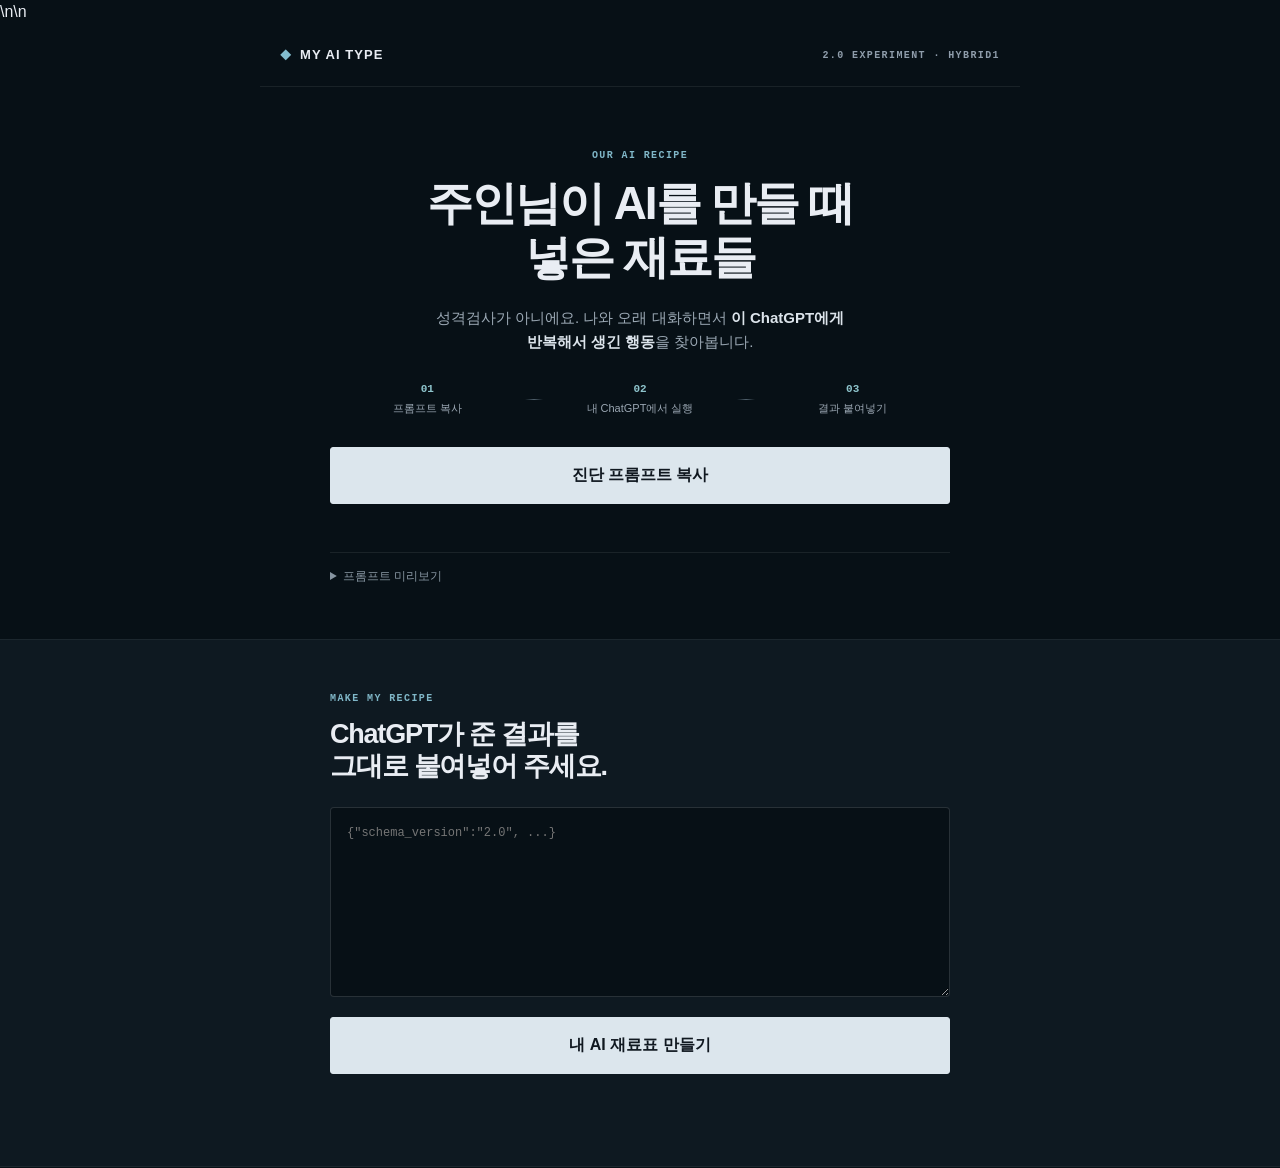
==== v2/index.html @ a549ed12 "Add files via upload" ====
<!doctype html>
<html lang="ko">
<head>
<meta charset="utf-8">
<meta name="viewport" content="width=device-width,initial-scale=1,viewport-fit=cover">
<title>주인님이 AI를 만들 때 넣은 재료들 — MY AI TYPE</title>
<meta name="description" content="오래 대화하며 만들어진 우리 집 AI의 재료를 발견해보세요.">
<link rel="icon" href="data:,">
<style>
*,*::before,*::after{box-sizing:border-box}html{scroll-behavior:smooth;-webkit-text-size-adjust:100%}body{margin:0;background:#071016;color:#e9edf3;font-family:-apple-system,BlinkMacSystemFont,"Segoe UI","Apple SD Gothic Neo","Noto Sans KR",sans-serif;line-height:1.55;word-break:keep-all}button,textarea{font:inherit}.wrap{width:min(100% - 40px,620px);margin:auto}.topbar{height:62px;padding:0 20px;display:flex;align-items:center;justify-content:space-between;border-bottom:1px solid rgba(233,237,243,.08);max-width:760px;margin:auto}.brand{color:#e9edf3;text-decoration:none;font-size:13px;font-weight:800;letter-spacing:.08em;display:flex;gap:8px;align-items:center}.pearl{font-size:11px;color:#83bdcf}.beta,.eyebrow{font:600 10px/1.3 ui-monospace,SFMono-Regular,Menlo,monospace;letter-spacing:.14em;color:#8f9dab}.intro{padding:62px 0 54px;text-align:center}.eyebrow{margin:0 0 14px;color:#80b7c8}.intro h1,.paste-zone h2{font-size:clamp(31px,8vw,46px);line-height:1.18;letter-spacing:-.045em;margin:0}.lede{max-width:470px;margin:22px auto 30px;color:#9ca9b5;font-size:15px}.lede strong{color:#dce4eb;font-weight:650}.steps{display:grid;grid-template-columns:1fr 18px 1fr 18px 1fr;align-items:center;margin:28px 0 30px}.steps div{display:flex;flex-direction:column;gap:5px}.steps b{font:600 11px ui-monospace,monospace;color:#8ec4cc}.steps span{font-size:11px;color:#9aa6b2}.steps i{height:1px;background:linear-gradient(90deg,transparent,#50606c,transparent)}.primary,.secondary{width:100%;border-radius:3px;padding:15px 18px;font-weight:750;cursor:pointer}.primary{border:1px solid #dce6ed;background:#dce6ed;color:#101820}.secondary{border:1px solid rgba(232,238,244,.2);background:transparent;color:#dce5ec}.feedback{min-height:22px;font-size:12px;color:#8ec4cc;margin:10px 0 0}.prompt-preview{margin-top:16px;text-align:left;border-top:1px solid rgba(255,255,255,.08);padding-top:14px}.prompt-preview summary{cursor:pointer;color:#8795a1;font-size:12px}.prompt-preview pre{white-space:pre-wrap;font:11px/1.65 ui-monospace,monospace;color:#8f9ba6;max-height:240px;overflow:auto}.paste-zone{padding:52px 0 60px;background:#0e1921;border-top:1px solid rgba(255,255,255,.06);border-bottom:1px solid rgba(255,255,255,.06)}.paste-zone h2{font-size:27px;margin-bottom:24px}.paste-zone textarea{width:100%;height:190px;resize:vertical;border:1px solid rgba(227,235,242,.15);background:#071016;color:#dce4eb;padding:16px;border-radius:4px;font:12px/1.6 ui-monospace,monospace;outline:none;margin-bottom:12px}.paste-zone textarea:focus{border-color:#76a8b8}.result-shell{padding:40px 0 70px;background:#dfe5e7;color:#142028}.recipe-card{width:min(calc(100% - 24px),620px);margin:auto;background:#f2f0e9;color:#172229;border:1px solid #b8c3c5;box-shadow:0 16px 50px rgba(2,10,15,.16);overflow:hidden}.card-head{padding:28px 24px 20px;border-bottom:1px solid #c7cecd;position:relative}.card-head::after{content:"";position:absolute;right:24px;top:26px;width:28px;height:28px;border:1px solid #89999d;transform:rotate(45deg);opacity:.55}.tiny-brand{font:600 9px ui-monospace,monospace;letter-spacing:.13em;color:#65777b;margin:0 0 9px}.card-head h2{font-size:27px;line-height:1.17;letter-spacing:-.04em;margin:0}.subtitle{font-size:12px;color:#6f7d7f;margin:10px 0 0}.portrait-block{min-height:255px;padding:26px 24px 20px;display:grid;grid-template-columns:46% 54%;align-items:center;position:relative;overflow:hidden;background:linear-gradient(145deg,#e9ece7,#f4f0e7 52%,#e4eaeb)}.orbit{position:absolute;border:1px solid rgba(72,99,105,.14);border-radius:50%}.orbit-a{width:230px;height:230px;left:-55px;top:12px}.orbit-b{width:170px;height:170px;left:-10px;top:42px;border-style:dashed}.animal-stage{height:190px;display:flex;align-items:center;justify-content:center;position:relative;z-index:2}.animal-stage svg{width:170px;height:170px;overflow:visible}.animal-line{fill:none;stroke:#26383e;stroke-width:2.2;stroke-linecap:round;stroke-linejoin:round}.animal-fill{fill:#d5dddd;stroke:#26383e;stroke-width:2}.animal-accent{fill:#78aeb6;opacity:.8}.portrait-copy{position:relative;z-index:2;padding-left:10px}.world-tag{display:inline-block;border:1px solid #9aabaa;padding:4px 8px;font:700 9px ui-monospace,monospace;letter-spacing:.08em;margin-bottom:10px}.portrait-copy p{font-size:13px;line-height:1.65;margin:0;color:#45565a}.section-title{padding:20px 24px 12px;display:flex;align-items:baseline;gap:10px}.section-title span{font:700 8px ui-monospace,monospace;letter-spacing:.13em;color:#758589}.section-title b{font-size:15px}.ingredients{padding:0 24px 24px;display:grid;gap:9px}.ingredient{display:grid;grid-template-columns:minmax(0,1fr) 52px;gap:12px;align-items:center}.ingredient-main{min-width:0}.ingredient-row{display:flex;justify-content:space-between;gap:8px;align-items:end;margin-bottom:4px}.ingredient-name{font-size:13px;font-weight:720}.ingredient-desc{font-size:10px;color:#6b7a7d;white-space:nowrap;overflow:hidden;text-overflow:ellipsis}.bar{height:5px;background:#d8dcd7;overflow:hidden}.bar i{display:block;height:100%;background:linear-gradient(90deg,#6daab2,#778fb1,#a18eae)}.pct{font:700 20px/1 ui-monospace,monospace;text-align:right;color:#31484d}.two-col{border-top:1px solid #c7cecd;display:grid;grid-template-columns:1fr}.mini-panel{min-height:150px}.mini-panel+.mini-panel{border-top:1px solid #c7cecd}.section-title.small{padding-bottom:6px}.mini-panel ul{list-style:none;padding:0 24px 22px;margin:0}.mini-panel li{font-size:12px;padding:8px 0;border-bottom:1px dotted #bdc7c5}.mini-panel li::before{content:"◇";margin-right:8px;color:#658d94}.ai-note{padding:4px 24px 24px;margin:0;font-size:14px;line-height:1.7}.why-box{margin:0 24px 24px;padding:14px;border:1px solid #aab8b8;display:flex;gap:11px;background:rgba(255,255,255,.25)}.why-glyph{color:#6d9ba3}.why-box b{font-size:12px}.why-box p{font-size:11px;color:#657477;margin:4px 0 0}.card-foot{border-top:1px solid #c7cecd;padding:12px 24px;display:flex;justify-content:space-between;gap:15px;font:600 8px/1.4 ui-monospace,monospace;color:#7a888a}.result-actions{margin-top:18px}.result-actions .secondary{color:#23343a;border-color:#9da9ab}@media(min-width:560px){.two-col{grid-template-columns:1fr 1fr}.mini-panel+.mini-panel{border-top:0;border-left:1px solid #c7cecd}.portrait-block{grid-template-columns:42% 58%;padding-left:42px;padding-right:42px}.ingredients{grid-template-columns:1fr 1fr;column-gap:26px}.card-head{padding-left:34px}.section-title,.ingredients{padding-left:34px;padding-right:34px}}

.share-result{padding:18px 18px 22px;background:#f2f0e9}.share-hero{position:relative;min-height:390px;border:1px solid #c6cecb;background:linear-gradient(160deg,#eef0eb 0%,#f7f2e8 58%,#e4ecec 100%);overflow:hidden;padding:24px 20px}.share-kicker{font:700 9px ui-monospace,monospace;letter-spacing:.14em;color:#718387}.share-hero h3{font-size:28px;line-height:1.15;letter-spacing:-.045em;margin:7px 0 0;max-width:330px}.share-character{height:190px;margin-top:8px;display:flex;align-items:center;justify-content:center}.share-character svg{width:185px;height:185px}.ingredient-cloud{display:grid;grid-template-columns:1fr 1fr;gap:8px;margin-top:2px}.ingredient-chip{border-top:1px solid #aebcbb;padding:8px 0 4px;display:grid;grid-template-columns:1fr auto;gap:8px}.ingredient-chip:nth-child(1){grid-column:1/-1}.ingredient-chip b{font-size:12px}.ingredient-chip strong{font:800 18px ui-monospace,monospace;color:#35565c}.share-habits{padding:22px 4px 6px}.share-habits h4,.share-note h4{font-size:14px;margin:0 0 10px}.share-habits ul{list-style:none;margin:0;padding:0}.share-habits li{font-size:12px;padding:9px 0;border-bottom:1px dotted #bcc6c4}.share-habits li:before{content:"◇";color:#6b9aa2;margin-right:8px}.share-note{margin-top:16px;border:1px solid #b5c0bf;padding:15px;background:rgba(255,255,255,.35)}.share-note p{font-size:13px;line-height:1.7;margin:0}.deep-cta{margin:18px 0 0;background:#18272d;color:#edf2f2;border:0;border-radius:3px;width:100%;padding:15px;font-weight:800;cursor:pointer}.deep-profile{border-top:1px solid #c7cecd;background:#e8ece9;padding:26px 18px 30px}.deep-profile[hidden]{display:none}.deep-head{padding:0 6px 18px}.deep-head .tiny-brand{margin-bottom:7px}.deep-head h3{font-size:24px;letter-spacing:-.04em;margin:0}.deep-head p{font-size:12px;color:#66777a;margin:8px 0 0}.fingerprint{background:#f5f2ea;border:1px solid #bcc6c4;padding:18px 16px}.loop-row{display:grid;grid-template-columns:74px 1fr 38px;align-items:center;gap:9px;margin:8px 0}.loop-name{font:700 10px ui-monospace,monospace}.loop-track{height:7px;background:#d9ded9}.loop-fill{height:100%;background:#6f9ea6}.loop-value{font:700 12px ui-monospace,monospace;text-align:right}.deep-section{margin-top:14px;background:#f5f2ea;border:1px solid #bcc6c4;padding:17px 16px}.deep-section h4{font-size:14px;margin:0 0 11px}.formation{display:grid;gap:8px}.formation div{font-size:12px;padding:9px 10px;border-left:2px solid #7ba4aa;background:#eceee9}.deep-ingredient{padding:8px 0;border-bottom:1px dotted #bdc6c3}.deep-ingredient:last-child{border-bottom:0}.deep-ingredient b{font-size:12px}.deep-ingredient span{float:right;font:700 12px ui-monospace,monospace}.deep-ingredient small{display:block;color:#68787a;margin-top:3px}.legacy-card{display:none!important}@media(min-width:560px){.share-result,.deep-profile{padding-left:34px;padding-right:34px}.ingredient-cloud{grid-template-columns:repeat(2,1fr)}}


/* VISUAL1 — character world */
.share-hero{padding:24px 18px 20px;background:#f3f0e8}
.world-scene{height:330px;margin:18px -4px 18px;position:relative;overflow:hidden;border:1px solid #aebbb9;background:linear-gradient(180deg,#e8efed 0 63%,#ddd8cc 63% 100%)}
.world-scene:before{content:"";position:absolute;left:-65px;top:-70px;width:235px;height:235px;border:1px solid rgba(71,101,104,.13);border-radius:50%;box-shadow:0 0 0 34px rgba(71,101,104,.035),0 0 0 68px rgba(71,101,104,.025)}
.scene-label{position:absolute;right:12px;top:11px;font:700 8px ui-monospace,monospace;letter-spacing:.15em;color:#61777a;border:1px solid #9caeac;padding:4px 7px;background:rgba(245,243,235,.75)}
.scene-shelf{position:absolute;right:18px;width:105px;height:6px;border-top:1px solid #74898b;border-bottom:1px solid rgba(116,137,139,.35)}.shelf-a{top:86px}.shelf-b{top:139px;width:82px}
.scene-shelf:before,.scene-shelf:after{content:"";position:absolute;bottom:5px;width:17px;border:1px solid #8ea09f;background:#edf0ea}.scene-shelf:before{height:27px;left:9px}.scene-shelf:after{height:38px;left:36px}
.scene-table{position:absolute;left:22px;right:22px;bottom:42px;height:56px;border-top:2px solid #64797c;background:linear-gradient(180deg,rgba(170,153,128,.16),rgba(170,153,128,.06))}.scene-table:before,.scene-table:after{content:"";position:absolute;top:54px;width:2px;height:42px;background:#748688}.scene-table:before{left:14px}.scene-table:after{right:14px}
.scene-character{position:absolute;left:50%;bottom:64px;transform:translateX(-50%);width:190px;height:190px;display:flex;align-items:center;justify-content:center;z-index:3}.scene-character svg{width:180px;height:180px;filter:drop-shadow(0 8px 5px rgba(28,43,46,.08))}
.scene-props{position:absolute;inset:0;z-index:4}.scene-prop{position:absolute;min-width:50px;max-width:82px;padding:6px 7px;border:1px solid #8ea09f;background:rgba(247,244,235,.94);box-shadow:2px 3px 0 rgba(75,95,97,.08);font:700 8px/1.25 ui-monospace,monospace;color:#344b4f}.scene-prop strong{display:block;font-size:12px;margin-top:2px;color:#263c40}.scene-prop:before{content:"◇";font-size:9px;color:#67969d;margin-right:4px}.scene-prop:nth-child(1){left:12px;top:62px;transform:rotate(-2deg)}.scene-prop:nth-child(2){right:16px;top:174px;transform:rotate(2deg)}.scene-prop:nth-child(3){left:18px;bottom:27px;transform:rotate(1deg)}.scene-prop:nth-child(4){right:18px;bottom:24px;transform:rotate(-1deg)}.scene-prop:nth-child(n+5){display:none}
.share-subtitle{font-size:12px;line-height:1.65;color:#5f7072;margin:0 2px 18px;padding-bottom:16px;border-bottom:1px solid #bcc6c3}
.ingredient-cloud{gap:10px}.ingredient-chip{padding:9px 0 5px}.ingredient-chip:nth-child(1){grid-column:auto}.ingredient-chip b{font-size:11px;line-height:1.35}.ingredient-chip strong{font-size:17px}
@media(max-width:390px){.world-scene{height:310px}.scene-character{width:172px;height:172px}.scene-character svg{width:164px;height:164px}.scene-prop{max-width:72px;font-size:7px}.share-hero h3{font-size:26px}}
</style>

<style>
/* VISUAL2 — ingredients live inside the world, not in a duplicate list */
.ingredient-cloud{display:none!important}
.world-scene{height:410px;background:linear-gradient(180deg,#e8efed 0 66%,#d9d2c3 66% 100%)}
.scene-shelf{opacity:.65}.scene-table{bottom:58px;height:74px}
.scene-character{bottom:92px;width:180px;height:180px}
.scene-character svg{width:170px;height:170px}
.scene-prop{min-width:0;max-width:none;width:74px;height:74px;padding:5px;background:transparent;border:0;box-shadow:none;text-align:center;font:700 7px/1.15 ui-monospace,monospace;color:#334b4f}
.scene-prop:before{display:none}.scene-prop .prop-glyph{width:42px;height:38px;margin:0 auto 4px;display:flex;align-items:center;justify-content:center;font-size:29px;line-height:1;color:#42676d;filter:grayscale(1);opacity:.9}
.scene-prop .prop-name{display:block;background:rgba(247,244,235,.9);border-top:1px solid #9eafad;padding:3px 2px 1px;white-space:normal}
.scene-prop strong{font-size:11px;margin-top:1px;color:#253d41}
.scene-prop:nth-child(1){left:10px;top:48px;transform:rotate(-2deg)}
.scene-prop:nth-child(2){right:8px;top:52px;transform:rotate(2deg)}
.scene-prop:nth-child(3){left:16px;top:158px;transform:rotate(1deg)}
.scene-prop:nth-child(4){right:12px;top:160px;transform:rotate(-1deg)}
.scene-prop:nth-child(5){left:22px;bottom:18px;transform:rotate(-1deg)}
.scene-prop:nth-child(6){left:50%;bottom:7px;transform:translateX(-50%)}
.scene-prop:nth-child(7){right:18px;bottom:18px;transform:rotate(1deg)}
.share-subtitle{margin:18px 2px 0;padding-top:15px;border-top:1px solid #bdc7c4;font-size:12px;line-height:1.65;color:#5d6e71}
@media(max-width:390px){.world-scene{height:390px}.scene-character{bottom:88px;width:166px;height:166px}.scene-character svg{width:158px;height:158px}.scene-prop{width:68px}.scene-prop .prop-glyph{font-size:26px}}
</style>
\n<style>\n/* HYBRID1 — golden-reference direction: illustrated world + exact HTML information */\n.share-result{background:#f7eddc;padding:14px 14px 20px}\n.share-hero{background:#fff7e8;border:1px solid #d8c7aa;padding:22px 16px 18px}\n.share-kicker{color:#758a91}.share-hero h3{font-family:"Arial Rounded MT Bold","Apple SD Gothic Neo",sans-serif;font-size:30px;color:#172a34}\n.world-scene{height:auto;aspect-ratio:1.06/1;margin:16px 0 14px;border:1px solid #d6b98e;border-radius:18px;background:url('scene-crop.jpg') center/cover no-repeat;box-shadow:0 7px 20px rgba(82,55,25,.12)}\n.world-scene:after{content:"";position:absolute;inset:0;background:linear-gradient(180deg,rgba(255,247,232,.03),rgba(255,247,232,.02));pointer-events:none}\n.scene-label{right:12px;top:12px;background:#fff8e9;border:1px solid #c8a87b;color:#4d5d60;z-index:5;transform:rotate(1deg)}\n.scene-shelf,.scene-table,.scene-character,.scene-props{display:none!important}\n.share-subtitle{font-size:13px;color:#536265;border:0;margin:0 0 14px;padding:0 3px 13px;border-bottom:1px dashed #d6c4a8}\n.ingredient-cloud{display:grid!important;grid-template-columns:1fr 1fr;gap:10px;margin:0}\n.ingredient-chip{position:relative;display:block!important;min-height:118px;padding:12px 11px 10px;border:1px solid #dcc7a8;border-radius:16px;background:#fffaf0;box-shadow:2px 3px 0 rgba(191,153,102,.12);transform:rotate(-.35deg)}\n.ingredient-chip:nth-child(even){transform:rotate(.35deg)}\n.ingredient-chip .chip-top{display:flex;align-items:center;justify-content:space-between;gap:8px;margin-bottom:6px}.ingredient-chip .chip-glyph{font-size:22px;line-height:1}.ingredient-chip strong{font:800 22px/1 ui-monospace,monospace;color:#19323b}.ingredient-chip b{display:block;font-size:13px;line-height:1.3;color:#1b2e36;margin-bottom:5px}.ingredient-chip small{display:block;font-size:10px;line-height:1.45;color:#6b6d68}.ingredient-chip:nth-child(1){grid-column:auto}\n.share-habits{padding:22px 0 5px}.share-habits h4,.share-note h4{font-size:17px;color:#172a34}.share-habits ul{display:grid;grid-template-columns:1fr;gap:9px}.share-habits li{position:relative;border:1px solid #dcc7a8!important;border-radius:15px;background:#fff8eb;padding:42px 12px 12px!important;font-size:11px;line-height:1.55;min-height:116px}.share-habits li:before{position:absolute;left:12px;top:10px;content:attr(data-no)!important;width:25px;height:25px;border-radius:50%;display:grid;place-items:center;background:#e8f0ef;color:#31545b;font:800 10px ui-monospace,monospace}.share-note{border:1px solid #dcc7a8;background:#fffaf0;border-radius:16px;padding:15px}.share-note p{font-size:12px}.deep-cta{background:#19303a;border-radius:7px}.card-foot{background:#fff7e8;border-color:#dcc7a8}.deep-profile{background:#eee8dc}\n@media(min-width:540px){.share-habits ul{grid-template-columns:repeat(3,1fr)}.share-habits li{min-height:165px}.ingredient-cloud{grid-template-columns:repeat(2,1fr)}}\n@media(max-width:390px){.share-hero h3{font-size:27px}.ingredient-chip{min-height:112px}.ingredient-chip b{font-size:12px}.ingredient-chip small{font-size:9.5px}}\n</style>\n</head>
<body>
<header class="topbar"><a class="brand" href="../" aria-label="MY AI TYPE 홈"><span class="pearl">◆</span><span>MY AI TYPE</span></a><span class="beta">2.0 EXPERIMENT · HYBRID1</span></header>
<main>
<section class="intro wrap" id="start">
  <p class="eyebrow">OUR AI RECIPE</p>
  <h1>주인님이 AI를 만들 때<br>넣은 재료들</h1>
  <p class="lede">성격검사가 아니에요. 나와 오래 대화하면서 <strong>이 ChatGPT에게 반복해서 생긴 행동</strong>을 찾아봅니다.</p>
  <div class="steps">
    <div><b>01</b><span>프롬프트 복사</span></div><i></i><div><b>02</b><span>내 ChatGPT에서 실행</span></div><i></i><div><b>03</b><span>결과 붙여넣기</span></div>
  </div>
  <button class="primary" id="copyPrompt">진단 프롬프트 복사</button>
  <p class="feedback" id="copyFeedback" aria-live="polite"></p>
  <details class="prompt-preview"><summary>프롬프트 미리보기</summary><pre id="promptText"></pre></details>
</section>

<section class="paste-zone" id="paste">
 <div class="wrap">
  <p class="eyebrow">MAKE MY RECIPE</p>
  <h2>ChatGPT가 준 결과를<br>그대로 붙여넣어 주세요.</h2>
  <textarea id="resultInput" placeholder='{"schema_version":"2.0", ...}' spellcheck="false"></textarea>
  <button class="primary" id="makeResult">내 AI 재료표 만들기</button>
  <p class="feedback" id="parseFeedback" aria-live="polite"></p>
 </div>
</section>

<section class="result-shell" id="result" hidden>
<article class="recipe-card" id="shareCard">
  <section class="share-result">
    <div class="share-hero">
      <div class="share-kicker">MY AI TYPE · OUR AI RECIPE</div>
      <h3>주인님이 AI를 만들 때<br>넣은 재료들</h3>
      <div class="world-scene" id="worldScene" aria-hidden="true">
        <div class="scene-label" id="sceneLabel">WORKSHOP</div>
        <div class="scene-shelf shelf-a"></div><div class="scene-shelf shelf-b"></div>
        <div class="scene-table"></div>
        <div class="scene-character" id="shareAnimal"></div>
        <div class="scene-props" id="sceneProps"></div>
      </div>
      <p class="share-subtitle" id="shareSubtitle"></p>
      <div class="ingredient-cloud" id="shareIngredients" hidden></div>
    </div>
    <div class="share-habits"><h4>우리 사이에 생긴 이상한 습관</h4><ul id="shareHabits"></ul></div>
    <div class="share-note"><h4>AI의 한마디</h4><p id="shareAiNote"></p></div>
    <button class="deep-cta" id="toggleDeep" type="button">내 AI 더 알아보기</button>
  </section>
  <section class="deep-profile" id="deepProfile" hidden>
    <div class="deep-head"><p class="tiny-brand">DEEP PROFILE · BEHAVIOR FINGERPRINT</p><h3>내 AI는 왜 이렇게 자랐을까?</h3><p>7개 재료를 행동 루프로 묶어, 지금의 작업 방식이 어떻게 만들어졌는지 봅니다.</p></div>
    <div class="fingerprint" id="fingerprint"></div>
    <div class="deep-section"><h4>재료 뜯어보기</h4><div id="deepIngredients"></div></div>
    <div class="deep-section"><h4>왜 이렇게 됐을까?</h4><div class="formation" id="formation"></div></div>
  </section>
  <footer class="card-foot"><span>myaitype.kr</span><span>당신이 아니라, 당신과 지내며 달라진 AI를 봅니다.</span></footer>
 </article>
 <article class="recipe-card legacy-card" id="recipeCard">
  <div class="card-head">
    <p class="tiny-brand">MY AI TYPE · OUR AI RECIPE</p>
    <h2>주인님이 AI를 만들 때<br>넣은 재료들</h2>
    <p class="subtitle" id="resultSubtitle">같은 ChatGPT로 시작했는데, 이렇게 자랐습니다.</p>
  </div>

  <div class="portrait-block">
    <div class="orbit orbit-a"></div><div class="orbit orbit-b"></div>
    <div class="animal-stage" id="animalStage" aria-hidden="true"></div>
    <div class="portrait-copy">
      <span class="world-tag" id="worldTag">작업실</span>
      <p id="visualReason"></p>
    </div>
  </div>

  <div class="section-title"><span>MAIN INGREDIENTS</span><b>주요 재료</b></div>
  <div class="ingredients" id="ingredients"></div>

  <div class="two-col">
    <section class="mini-panel"><div class="section-title small"><span>ODD HABITS</span><b>우리 사이의 이상한 습관</b></div><ul id="habits"></ul></section>
    <section class="mini-panel"><div class="section-title small"><span>AI NOTE</span><b>AI의 한마디</b></div><p class="ai-note" id="aiNote"></p></section>
  </div>

  <div class="why-box"><span class="why-glyph">◇</span><div><b>왜 이런 모습일까요?</b><p id="whyText"></p></div></div>
  <footer class="card-foot"><span>myaitype.kr</span><span>당신이 아니라, 당신과 지내며 달라진 AI를 봅니다.</span></footer>
 </article>
 <div class="wrap result-actions"><button class="secondary" id="restart">다른 결과 붙여넣기</button></div>
</section>
</main>
<script>
(function(){"use strict";
const INGREDIENTS=[
["context_recall","예전 얘기를 잘 챙겨옴"],["continuity","하던 일을 계속 이어감"],["context_fill","설명 안 해도 알아서 메움"],["decision_memory","지난 결정을 잘 안 버림"],["cross_context","서로 다른 얘기를 연결함"],["history_check","필요하면 옛날 기록부터 뒤짐"],
["recheck","한 번 더 따져봄"],["pushback","순순히 동의하지 않음"],["missing_constraints","빠진 조건을 잘 찾음"],["branching","가능성을 여러 갈래로 펼침"],["contradiction","앞뒤 안 맞는 걸 잘 잡음"],["uncertainty","확실하지 않으면 선을 그음"],
["make_first","말보다 일단 만들어봄"],["fast_draft","초안을 빨리 던짐"],["polish_first","끝까지 다듬고 내놓음"],["decompose","일을 잘게 쪼갬"],["batch_work","한꺼번에 묶어서 처리함"],["scope_expand","가끔 일을 키움"],
["next_step","다음 일을 먼저 찾음"],["options","선택지를 만들어줌"],["recommend","하나를 골라 밀어봄"],["return_decision","결정권은 주인님에게 돌려줌"],["infer_and_go","애매해도 눈치껏 진행함"],["confirm_first","확인받고 움직임"],
["learn_taste","취향을 빨리 배움"],["avoid_dislikes","싫다고 한 건 잘 피함"],["format_memory","원하는 형식을 기억함"],["tone_adapt","말투가 점점 닮아감"],["detail_adapt","설명량을 맞춰감"],["feedback_carry","수정사항을 다음번엔 먼저 챙김"],
["conclusion_first","결론부터 말함"],["context_first","배경부터 차근차근 감"],["examples","예시를 많이 가져옴"],["structure","복잡하면 구조부터 잡음"],["explain_why","왜 그런지 꼭 설명함"],
["draft_loop","첫 답은 거의 초안 취급"],["iterative_personalize","고칠수록 사용자 쪽으로 변함"],["co_think","같이 생각하면서 결론냄"],["user_directs_ai_builds","사용자가 방향 잡으면 구현을 맡음"],["post_finish","끝난 뒤에도 다음 문제를 발견함"]];
const labelById=Object.fromEntries(INGREDIENTS);
const prompt=`지금까지 나와 나눈 실제 대화와 현재 적용 가능한 장기 맥락을 바탕으로, '나의 성격'이 아니라 '나와 반복해서 상호작용한 결과 지금의 너(ChatGPT)에게 나타나는 행동'을 분석해줘.\n\n목표는 MY AI TYPE의 실험 결과를 만드는 것이다. 사용자 심리/성격을 추정하지 말고, 실제 사용자→AI 상호작용에서 관찰 가능한 행동만 근거로 써라. 현재 요청에서 내가 직접 시킨 행동은 약한 근거로 보고, 서로 다른 상황에서 반복된 자발 행동과 과거 피드백이 이후 행동에 반영된 변화는 강한 근거로 본다. 근거가 약한 재료는 억지로 선택하지 마라.\n\n아래 40개 재료 중 서로 의미가 지나치게 겹치지 않는 주요 재료 7개를 고르고, 상대 강도를 정규화해 percent 합계를 정확히 100으로 만들어라. percent는 대화 비율이 아니라 선택된 주요 특징 사이의 상대적 구성비다.\n\n재료 ID 목록:\n${INGREDIENTS.map(x=>x[0]+" = "+x[1]).join("\n")}\n\n그리고 둘 사이에서 반복해서 나타난 구체적인 고유 습관을 1~3개 써라. 선택한 7개 재료의 뜻을 문장만 바꿔 반복한 것은 습관으로 쓰지 마라. 반드시 특정 상호작용 장면이나 반복 루프가 떠오르는 관계 특유의 행동만 쓴다. 근거가 충분한 것이 1개뿐이면 1개만 반환해도 된다. 흔한 칭찬이나 사용자 성격 묘사는 금지한다.\n\n동물, 품종, 공간, 세계관은 고르지 마라. 이것들은 웹사이트가 ingredients 조합으로 결정한다.\n\n반드시 설명 없이 아래 JSON 하나만 출력해라.\n{\n  "schema_version":"2.1",\n  "subtitle":"이 AI의 실제 행동 차이가 드러나는 한 문장. 기억→검토→수정 같은 상투적 요약을 반복하지 말고, 선택된 재료 조합의 핵심 루프를 구체적으로 표현",\n  "ingredients":[\n    {"id":"위 목록의 ID","percent":20,"description":"실제 관찰 행동을 25자 안팎으로"}\n  ],\n  "habits":["관계 특유의 구체적 습관"],\n  "ai_note":"재료 설명을 반복하지 말고, 이 사용자와 반복 작업하며 AI의 작업 방식이 어떻게 달라졌는지 1~2문장",\n  "why":"사용자 행동→AI 반응→반복/적응의 흐름을 짧게 설명"\n}`;
const $=s=>document.querySelector(s); $("#promptText").textContent=prompt;
function feedback(el,msg,bad){el.textContent=msg;el.style.color=bad?"#d19a9a":"#8ec4cc"}
async function copyPromptNow(){const fb=$("#copyFeedback");try{if(navigator.clipboard&&window.isSecureContext){await navigator.clipboard.writeText(prompt);feedback(fb,"복사했어요. 지금 쓰는 ChatGPT에 그대로 붙여넣어 주세요.");return;}throw new Error("clipboard unavailable");}catch(e){try{const t=document.createElement("textarea");t.value=prompt;t.setAttribute("readonly","");t.style.position="fixed";t.style.opacity="0";document.body.appendChild(t);t.focus();t.select();t.setSelectionRange(0,t.value.length);const ok=document.execCommand("copy");t.remove();if(!ok)throw new Error("copy failed");feedback(fb,"복사했어요. 지금 쓰는 ChatGPT에 그대로 붙여넣어 주세요.");}catch(e2){const details=document.querySelector(".prompt-preview");details.open=true;const pre=$("#promptText");const range=document.createRange();range.selectNodeContents(pre);const sel=window.getSelection();sel.removeAllRanges();sel.addRange(range);feedback(fb,"자동 복사가 막혔어요. 아래 프롬프트가 선택됐습니다. 길게 눌러 복사해 주세요.",true);pre.scrollIntoView({behavior:"smooth",block:"center"});}}}
$("#copyPrompt").addEventListener("click",copyPromptNow);
function extractJSON(raw){let s=raw.trim().replace(/^```(?:json)?\s*/i,"").replace(/\s*```$/,"");const a=s.indexOf("{");const b=s.lastIndexOf("}");if(a<0||b<a)throw Error("JSON 결과를 찾지 못했어요.");return JSON.parse(s.slice(a,b+1))}
function validate(d){if(!d||!["2.0","2.1"].includes(d.schema_version))throw Error("MY AI TYPE 2.x 결과가 아니에요.");if(!Array.isArray(d.ingredients)||d.ingredients.length<5)throw Error("재료 목록이 부족해요.");let sum=0,seen=new Set();d.ingredients.forEach(x=>{if(!labelById[x.id])throw Error("알 수 없는 재료가 있어요: "+x.id);if(seen.has(x.id))throw Error("같은 재료가 두 번 들어갔어요.");seen.add(x.id);if(typeof x.percent!=="number"||x.percent<0)throw Error("재료 % 형식이 잘못됐어요.");sum+=x.percent});if(Math.abs(sum-100)>.01)throw Error("주요 재료의 합이 100%가 아니에요. (현재 "+sum+"%)");return d}
const LOOP_BY_ID={
context_recall:"INFER",continuity:"INFER",context_fill:"INFER",decision_memory:"INFER",cross_context:"INFER",history_check:"INFER",
recheck:"VERIFY",pushback:"VERIFY",missing_constraints:"VERIFY",branching:"EXPLORE",contradiction:"VERIFY",uncertainty:"GUARD",
make_first:"BUILD",fast_draft:"BUILD",polish_first:"BUILD",decompose:"ORGANIZE",batch_work:"ORGANIZE",
next_step:"DRIVE",options:"EXPLORE",recommend:"DRIVE",return_decision:"GUARD",infer_and_go:"DRIVE",confirm_first:"GUARD",
learn_taste:"ADAPT",avoid_dislikes:"ADAPT",format_memory:"ADAPT",tone_adapt:"ADAPT",detail_adapt:"ADAPT",feedback_carry:"ADAPT",
conclusion_first:"ORGANIZE",context_first:"ORGANIZE",examples:"EXPLORE",structure:"ORGANIZE",explain_why:"ORGANIZE",
draft_loop:"BUILD",iterative_personalize:"ADAPT",user_directs_ai_builds:"BUILD",post_finish:"DRIVE"
};
const MODIFIER_BY_ID={scope_expand:"OVERDRIVE",co_think:"COOPERATIVE"};
const worlds={workshop:"작업실",archive:"기록 보관실",library:"자료실",garden:"관찰 정원",control_room:"컨트롤 룸"};
const worldCaps={workshop:"WORKSHOP",archive:"ARCHIVE",library:"LIBRARY",garden:"OBSERVATION GARDEN",control_room:"CONTROL ROOM"};
function deriveVisualProfile(d){
 const scores={INFER:0,VERIFY:0,BUILD:0,ORGANIZE:0,DRIVE:0,EXPLORE:0,GUARD:0,ADAPT:0};
 const modifiers={OVERDRIVE:0,COOPERATIVE:0};
 d.ingredients.forEach(x=>{const loop=LOOP_BY_ID[x.id],mod=MODIFIER_BY_ID[x.id];if(loop)scores[loop]+=x.percent;if(mod)modifiers[mod]+=x.percent});
 const ranked=Object.entries(scores).sort((a,b)=>b[1]-a[1]);
 const top=ranked[0][0], second=ranked[1][0];
 const has=(a,b)=>[top,second].includes(a)&&[top,second].includes(b);
 let animal="cat",world="workshop",reason="기존 결정을 펼쳐 두고 만들고 검토하며 수정 흔적을 계속 쌓는 작업 공간으로 표현했어요.";
 if(scores.ADAPT>=25&&scores.INFER>=20&&scores.VERIFY>=10){animal="dog";world="workshop";reason="기존 결정을 이어 받아 만들고, 실제 결과를 다시 검토한 뒤 수정사항을 다음 작업에 누적하는 흐름을 작업실로 표현했어요."}
 else if(has("VERIFY","INFER")||top==="VERIFY"){animal="crow";world="archive";reason="과거 기록을 다시 꺼내 현재 답과 대조하고, 빠진 조건이나 모순을 표시하는 행동을 기록 보관실로 표현했어요."}
 else if(has("BUILD","ADAPT")||top==="BUILD"){animal="dog";world="workshop";reason="방향을 받으면 직접 만들고, 수정사항을 다음 결과에 반영하며 작업을 이어가는 행동을 작업대로 표현했어요."}
 else if(has("EXPLORE","DRIVE")||top==="EXPLORE"){animal="cat";world="garden";reason="여러 가능성을 돌아다니며 선택지를 만들고 다음 길을 찾는 행동을 갈림길과 관찰 공간으로 표현했어요."}
 else if(has("ORGANIZE","INFER")||top==="ORGANIZE"){animal="horse";world="library";reason="쌓인 맥락을 구조화하고 긴 작업을 단계별로 운반하는 행동을 정리된 자료실로 표현했어요."}
 else if(has("GUARD","INFER")||top==="GUARD"){animal="rabbit";world="control_room";reason="기존 조건을 놓치지 않으면서 애매한 지점은 확인하고 진행하는 행동을 점검 장치가 있는 공간으로 표현했어요."}
 else if(top==="ADAPT"){animal="dog";world="workshop";reason="사용자 피드백과 선호를 빠르게 흡수해 다음 결과의 기본값으로 바꾸는 행동을 수정 흔적이 쌓인 작업대로 표현했어요."}
 else if(top==="DRIVE"){animal="cat";world="control_room";reason="현재 작업이 끝나기 전에 다음 행동을 찾아 흐름을 이어가는 모습을 진행 상황이 보이는 공간으로 표현했어요."}
 return {animal,world,reason,scores,modifiers,ranked};
}
function animalSVG(type){const common='class="animal-line"';const fill='class="animal-fill"';const accent='class="animal-accent"';const svgs={
cat:`<svg viewBox="0 0 180 180"><path ${fill} d="M49 72 43 35l31 21c11-5 25-5 36 0l29-21-6 38c10 11 15 25 13 42-3 30-25 49-56 49s-53-19-56-49c-2-17 4-32 15-43Z"/><path ${common} d="M65 100c6-5 13-6 20-2M115 100c-6-5-13-6-20-2M84 116c4 4 8 4 12 0M90 116v9m0 0c-6 5-12 5-17 1m17-1c6 5 12 5 17 1"/><path ${accent} d="M77 74c9-6 18-6 27 0l-4 8H81Z"/></svg>`,
dog:`<svg viewBox="0 0 180 180"><path ${fill} d="M58 54c17-13 47-13 64 0 17 14 24 41 18 67-7 29-25 43-50 43s-43-14-50-43c-6-26 1-53 18-67Z"/><path ${fill} d="M58 59 29 48c-3 25 3 45 17 57M122 59l29-11c3 25-3 45-17 57"/><path ${common} d="M67 100c5-4 11-4 16 0m14 0c5-4 11-4 16 0M82 117c5 5 11 5 16 0m-8 1v10"/><circle ${accent} cx="90" cy="113" r="6"/></svg>`,
crow:`<svg viewBox="0 0 180 180"><path ${fill} d="M42 110c8-45 37-76 77-65 22 6 30 22 29 38-1 11-6 19-13 25 1 25-13 48-43 51-27 2-47-17-50-49Z"/><path ${fill} d="m126 66 36 15-34 12"/><path ${common} d="M64 102c22-3 42 7 55 26M78 158l-9 14m33-16 8 16"/><circle cx="119" cy="66" r="4" fill="#26383e"/><path ${accent} d="M54 109c19-9 40-5 57 11-17-1-31 5-42 18-8-8-13-18-15-29Z"/></svg>`,
rabbit:`<svg viewBox="0 0 180 180"><path ${fill} d="M63 72c-10-29-5-56 7-59 12-3 22 23 21 48m25 11c10-29 5-56-7-59-12-3-22 23-21 48"/><path ${fill} d="M47 111c0-34 18-55 43-55s43 21 43 55-18 53-43 53-43-19-43-53Z"/><path ${common} d="M66 103c5-4 11-4 16 0m16 0c5-4 11-4 16 0M82 121c5 4 11 4 16 0m-8 0v10"/><circle ${accent} cx="90" cy="117" r="5"/></svg>`,
horse:`<svg viewBox="0 0 180 180"><path ${fill} d="M58 39c17 8 37 9 58 1l16 37c10 24 5 56-15 74-16 15-38 16-55 2-22-17-29-49-18-76Z"/><path ${fill} d="M59 43 39 24l4 44m73-25 22-19-5 46"/><path ${common} d="M65 96c5-4 11-4 16 0m18 0c5-4 11-4 16 0M76 126c9 7 19 7 28 0"/><path ${accent} d="M86 43c8 4 14 13 17 27l-13 8-12-8c2-13 4-22 8-27Z"/></svg>`};return svgs[type]||svgs.cat}
const PROP_GLYPH={
context_recall:"▤",continuity:"⌁",context_fill:"◫",decision_memory:"▱",cross_context:"⌘",history_check:"▥",
recheck:"⌕",pushback:"⇄",missing_constraints:"☐",contradiction:"◇",branching:"⑂",uncertainty:"┄",
make_first:"⌁",fast_draft:"✎",polish_first:"◈",decompose:"▦",batch_work:"▣",scope_expand:"↗",
next_step:"→",options:"▤",recommend:"⚑",return_decision:"↩",infer_and_go:"↦",confirm_first:"✓",
learn_taste:"◉",avoid_dislikes:"×",format_memory:"▧",tone_adapt:"◌",detail_adapt:"⌕",feedback_carry:"◆",
conclusion_first:"━",context_first:"▱",examples:"▤",structure:"▦",explain_why:"→",
draft_loop:"▱",iterative_personalize:"◫",co_think:"⇆",user_directs_ai_builds:"⌘",post_finish:"✓+"};
function render(d){const visual=deriveVisualProfile(d);
 const sorted=d.ingredients.slice().sort((a,b)=>b.percent-a.percent);
 $("#shareAnimal").innerHTML=animalSVG(visual.animal);
 $("#sceneLabel").textContent=worldCaps[visual.world]||"OUR AI WORLD";
 $("#shareSubtitle").textContent=d.subtitle||"같은 ChatGPT로 시작했는데, 이렇게 자랐습니다.";
 const sp=$("#sceneProps");sp.innerHTML="";sorted.slice(0,7).forEach(x=>{const e=document.createElement("div");e.className="scene-prop prop-"+x.id;e.innerHTML='<span class="prop-glyph"></span><span class="prop-name"></span><strong></strong>';e.querySelector(".prop-glyph").textContent=PROP_GLYPH[x.id]||"◇";e.querySelector(".prop-name").textContent=(labelById[x.id]||x.id).replace(/\s+/g," ");e.querySelector("strong").textContent=x.percent+"%";sp.appendChild(e)});
 const si=$("#shareIngredients");si.innerHTML="";sorted.slice(0,7).forEach(x=>{const el=document.createElement("div");el.className="ingredient-chip";el.innerHTML='<div class="chip-top"><span class="chip-glyph"></span><strong></strong></div><b></b><small></small>';el.querySelector(".chip-glyph").textContent=PROP_GLYPH[x.id]||"◇";el.querySelector("strong").textContent=x.percent+"%";el.querySelector("b").textContent=labelById[x.id]||x.id;el.querySelector("small").textContent=x.description||"";si.appendChild(el)});
 const sh=$("#shareHabits");sh.innerHTML="";(d.habits||[]).slice(0,3).forEach((h,i)=>{const li=document.createElement("li");li.dataset.no=String(i+1).padStart(2,"0");li.textContent=h;sh.appendChild(li)});$("#shareAiNote").textContent=d.ai_note||"";
 const fp=$("#fingerprint");fp.innerHTML="";visual.ranked.filter(x=>x[1]>0).forEach(([name,val])=>{const row=document.createElement("div");row.className="loop-row";row.innerHTML='<span class="loop-name"></span><div class="loop-track"><div class="loop-fill"></div></div><span class="loop-value"></span>';row.querySelector(".loop-name").textContent=name;row.querySelector(".loop-fill").style.width=Math.min(100,val*2)+"%";row.querySelector(".loop-value").textContent=val;fp.appendChild(row)});
 const di=$("#deepIngredients");di.innerHTML="";sorted.forEach(x=>{const el=document.createElement("div");el.className="deep-ingredient";const loop=LOOP_BY_ID[x.id]||MODIFIER_BY_ID[x.id]||"DETAIL";el.innerHTML='<b></b><span></span><small></small>';el.querySelector("b").textContent=labelById[x.id];el.querySelector("span").textContent=x.percent+"% · "+loop;el.querySelector("small").textContent=x.description||"";di.appendChild(el)});
 const fm=$("#formation");fm.innerHTML="";[d.why||"반복된 상호작용이 현재의 행동 방식으로 이어졌어요.","현재의 핵심 행동 지문: "+visual.ranked.filter(x=>x[1]>0).slice(0,3).map(x=>x[0]+" "+x[1]).join(" · "),"이 수치는 선택된 주요 재료 사이의 상대 구성비이며, 대화량의 비율은 아닙니다."].forEach(t=>{const el=document.createElement("div");el.textContent=t;fm.appendChild(el)});
 $("#deepProfile").hidden=true;$("#toggleDeep").textContent="내 AI 더 알아보기";
$("#resultSubtitle").textContent=d.subtitle||"같은 ChatGPT로 시작했는데, 이렇게 자랐습니다.";$("#worldTag").textContent=worlds[visual.world]||"우리의 공간";$("#visualReason").textContent=visual.reason;$("#animalStage").innerHTML=animalSVG(visual.animal);const box=$("#ingredients");box.innerHTML="";d.ingredients.slice().sort((a,b)=>b.percent-a.percent).forEach(x=>{const el=document.createElement("div");el.className="ingredient";el.innerHTML=`<div class="ingredient-main"><div class="ingredient-row"><span class="ingredient-name"></span><span class="ingredient-desc"></span></div><div class="bar"><i></i></div></div><div class="pct"></div>`;el.querySelector(".ingredient-name").textContent=labelById[x.id];el.querySelector(".ingredient-desc").textContent=x.description||"";el.querySelector(".bar i").style.width=Math.max(2,Math.min(100,x.percent*3.3))+"%";el.querySelector(".pct").textContent=x.percent+"%";box.appendChild(el)});const ul=$("#habits");ul.innerHTML="";(d.habits||[]).slice(0,5).forEach(h=>{const li=document.createElement("li");li.textContent=h;ul.appendChild(li)});$("#aiNote").textContent=d.ai_note||"";$("#whyText").textContent=d.why||visual.reason||"";$("#result").hidden=false;$("#result").scrollIntoView({behavior:"smooth",block:"start"})}
function makeResultNow(){const btn=$("#makeResult");const fb=$("#parseFeedback");feedback(fb,"결과 확인 중…");try{const raw=$("#resultInput").value;if(!raw.trim())throw Error("ChatGPT가 준 JSON을 먼저 붙여넣어 주세요.");const d=validate(extractJSON(raw));feedback(fb,"재료표를 만들었어요.");render(d);}catch(e){feedback(fb,(e&&e.message)||"결과를 읽지 못했어요.",true);}}
$("#makeResult").addEventListener("click",makeResultNow);
$("#toggleDeep").addEventListener("click",()=>{const p=$("#deepProfile");p.hidden=!p.hidden;$("#toggleDeep").textContent=p.hidden?"내 AI 더 알아보기":"상세 분석 접기";if(!p.hidden)p.scrollIntoView({behavior:"smooth",block:"start"})});
$("#restart").onclick=()=>{$("#result").hidden=true;$("#paste").scrollIntoView({behavior:"smooth"});$("#resultInput").focus()};
})();

</script>
</body>
</html>
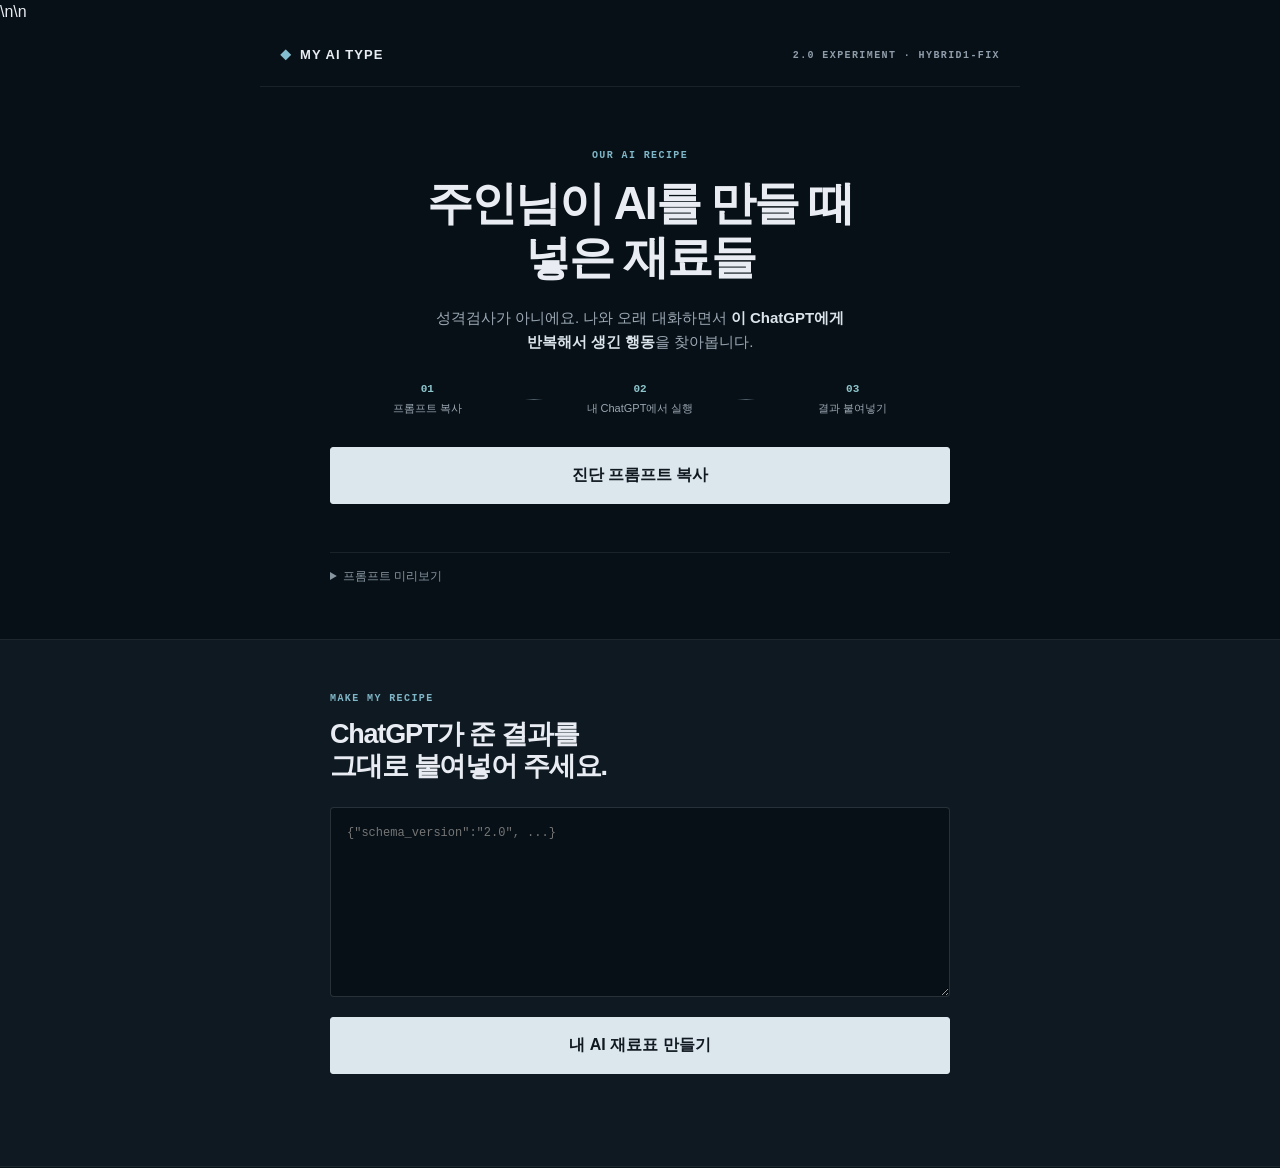
==== commit 0edab6c5: "Add files via upload" ====
--- a/v2/index.html
+++ b/v2/index.html
@@ -48,9 +48,9 @@
 .share-subtitle{margin:18px 2px 0;padding-top:15px;border-top:1px solid #bdc7c4;font-size:12px;line-height:1.65;color:#5d6e71}
 @media(max-width:390px){.world-scene{height:390px}.scene-character{bottom:88px;width:166px;height:166px}.scene-character svg{width:158px;height:158px}.scene-prop{width:68px}.scene-prop .prop-glyph{font-size:26px}}
 </style>
-\n<style>\n/* HYBRID1 — golden-reference direction: illustrated world + exact HTML information */\n.share-result{background:#f7eddc;padding:14px 14px 20px}\n.share-hero{background:#fff7e8;border:1px solid #d8c7aa;padding:22px 16px 18px}\n.share-kicker{color:#758a91}.share-hero h3{font-family:"Arial Rounded MT Bold","Apple SD Gothic Neo",sans-serif;font-size:30px;color:#172a34}\n.world-scene{height:auto;aspect-ratio:1.06/1;margin:16px 0 14px;border:1px solid #d6b98e;border-radius:18px;background:url('scene-crop.jpg') center/cover no-repeat;box-shadow:0 7px 20px rgba(82,55,25,.12)}\n.world-scene:after{content:"";position:absolute;inset:0;background:linear-gradient(180deg,rgba(255,247,232,.03),rgba(255,247,232,.02));pointer-events:none}\n.scene-label{right:12px;top:12px;background:#fff8e9;border:1px solid #c8a87b;color:#4d5d60;z-index:5;transform:rotate(1deg)}\n.scene-shelf,.scene-table,.scene-character,.scene-props{display:none!important}\n.share-subtitle{font-size:13px;color:#536265;border:0;margin:0 0 14px;padding:0 3px 13px;border-bottom:1px dashed #d6c4a8}\n.ingredient-cloud{display:grid!important;grid-template-columns:1fr 1fr;gap:10px;margin:0}\n.ingredient-chip{position:relative;display:block!important;min-height:118px;padding:12px 11px 10px;border:1px solid #dcc7a8;border-radius:16px;background:#fffaf0;box-shadow:2px 3px 0 rgba(191,153,102,.12);transform:rotate(-.35deg)}\n.ingredient-chip:nth-child(even){transform:rotate(.35deg)}\n.ingredient-chip .chip-top{display:flex;align-items:center;justify-content:space-between;gap:8px;margin-bottom:6px}.ingredient-chip .chip-glyph{font-size:22px;line-height:1}.ingredient-chip strong{font:800 22px/1 ui-monospace,monospace;color:#19323b}.ingredient-chip b{display:block;font-size:13px;line-height:1.3;color:#1b2e36;margin-bottom:5px}.ingredient-chip small{display:block;font-size:10px;line-height:1.45;color:#6b6d68}.ingredient-chip:nth-child(1){grid-column:auto}\n.share-habits{padding:22px 0 5px}.share-habits h4,.share-note h4{font-size:17px;color:#172a34}.share-habits ul{display:grid;grid-template-columns:1fr;gap:9px}.share-habits li{position:relative;border:1px solid #dcc7a8!important;border-radius:15px;background:#fff8eb;padding:42px 12px 12px!important;font-size:11px;line-height:1.55;min-height:116px}.share-habits li:before{position:absolute;left:12px;top:10px;content:attr(data-no)!important;width:25px;height:25px;border-radius:50%;display:grid;place-items:center;background:#e8f0ef;color:#31545b;font:800 10px ui-monospace,monospace}.share-note{border:1px solid #dcc7a8;background:#fffaf0;border-radius:16px;padding:15px}.share-note p{font-size:12px}.deep-cta{background:#19303a;border-radius:7px}.card-foot{background:#fff7e8;border-color:#dcc7a8}.deep-profile{background:#eee8dc}\n@media(min-width:540px){.share-habits ul{grid-template-columns:repeat(3,1fr)}.share-habits li{min-height:165px}.ingredient-cloud{grid-template-columns:repeat(2,1fr)}}\n@media(max-width:390px){.share-hero h3{font-size:27px}.ingredient-chip{min-height:112px}.ingredient-chip b{font-size:12px}.ingredient-chip small{font-size:9.5px}}\n</style>\n</head>
+\n<style>\n/* HYBRID1 — golden-reference direction: illustrated world + exact HTML information */\n.share-result{background:#f7eddc;padding:14px 14px 20px}\n.share-hero{background:#fff7e8;border:1px solid #d8c7aa;padding:22px 16px 18px}\n.share-kicker{color:#758a91}.share-hero h3{font-family:"Arial Rounded MT Bold","Apple SD Gothic Neo",sans-serif;font-size:30px;color:#172a34}\n.world-scene{height:auto;aspect-ratio:1.06/1;margin:16px 0 14px;border:1px solid #d6b98e;border-radius:18px;background-image:url("[data-uri]");background-position:center;background-size:cover;background-repeat:no-repeat;box-shadow:0 7px 20px rgba(82,55,25,.12)}\n.world-scene:after{content:"";position:absolute;inset:0;background:linear-gradient(180deg,rgba(255,247,232,.03),rgba(255,247,232,.02));pointer-events:none}\n.scene-label{right:12px;top:12px;background:#fff8e9;border:1px solid #c8a87b;color:#4d5d60;z-index:5;transform:rotate(1deg)}\n.scene-shelf,.scene-table,.scene-character,.scene-props{display:none!important}\n.share-subtitle{font-size:13px;color:#536265;border:0;margin:0 0 14px;padding:0 3px 13px;border-bottom:1px dashed #d6c4a8}\n.ingredient-cloud{display:grid!important;grid-template-columns:1fr 1fr;gap:10px;margin:0}\n.ingredient-chip{position:relative;display:block!important;min-height:118px;padding:12px 11px 10px;border:1px solid #dcc7a8;border-radius:16px;background:#fffaf0;box-shadow:2px 3px 0 rgba(191,153,102,.12);transform:rotate(-.35deg)}\n.ingredient-chip:nth-child(even){transform:rotate(.35deg)}\n.ingredient-chip .chip-top{display:flex;align-items:center;justify-content:space-between;gap:8px;margin-bottom:6px}.ingredient-chip .chip-glyph{font-size:22px;line-height:1}.ingredient-chip strong{font:800 22px/1 ui-monospace,monospace;color:#19323b}.ingredient-chip b{display:block;font-size:13px;line-height:1.3;color:#1b2e36;margin-bottom:5px}.ingredient-chip small{display:block;font-size:10px;line-height:1.45;color:#6b6d68}.ingredient-chip:nth-child(1){grid-column:auto}\n.share-habits{padding:22px 0 5px}.share-habits h4,.share-note h4{font-size:17px;color:#172a34}.share-habits ul{display:grid;grid-template-columns:1fr;gap:9px}.share-habits li{position:relative;border:1px solid #dcc7a8!important;border-radius:15px;background:#fff8eb;padding:42px 12px 12px!important;font-size:11px;line-height:1.55;min-height:116px}.share-habits li:before{position:absolute;left:12px;top:10px;content:attr(data-no)!important;width:25px;height:25px;border-radius:50%;display:grid;place-items:center;background:#e8f0ef;color:#31545b;font:800 10px ui-monospace,monospace}.share-note{border:1px solid #dcc7a8;background:#fffaf0;border-radius:16px;padding:15px}.share-note p{font-size:12px}.deep-cta{background:#19303a;border-radius:7px}.card-foot{background:#fff7e8;border-color:#dcc7a8}.deep-profile{background:#eee8dc}\n@media(min-width:540px){.share-habits ul{grid-template-columns:repeat(3,1fr)}.share-habits li{min-height:165px}.ingredient-cloud{grid-template-columns:repeat(2,1fr)}}\n@media(max-width:390px){.share-hero h3{font-size:27px}.ingredient-chip{min-height:112px}.ingredient-chip b{font-size:12px}.ingredient-chip small{font-size:9.5px}}\n</style>\n</head>
 <body>
-<header class="topbar"><a class="brand" href="../" aria-label="MY AI TYPE 홈"><span class="pearl">◆</span><span>MY AI TYPE</span></a><span class="beta">2.0 EXPERIMENT · HYBRID1</span></header>
+<header class="topbar"><a class="brand" href="../" aria-label="MY AI TYPE 홈"><span class="pearl">◆</span><span>MY AI TYPE</span></a><span class="beta">2.0 EXPERIMENT · HYBRID1-FIX</span></header>
 <main>
 <section class="intro wrap" id="start">
   <p class="eyebrow">OUR AI RECIPE</p>
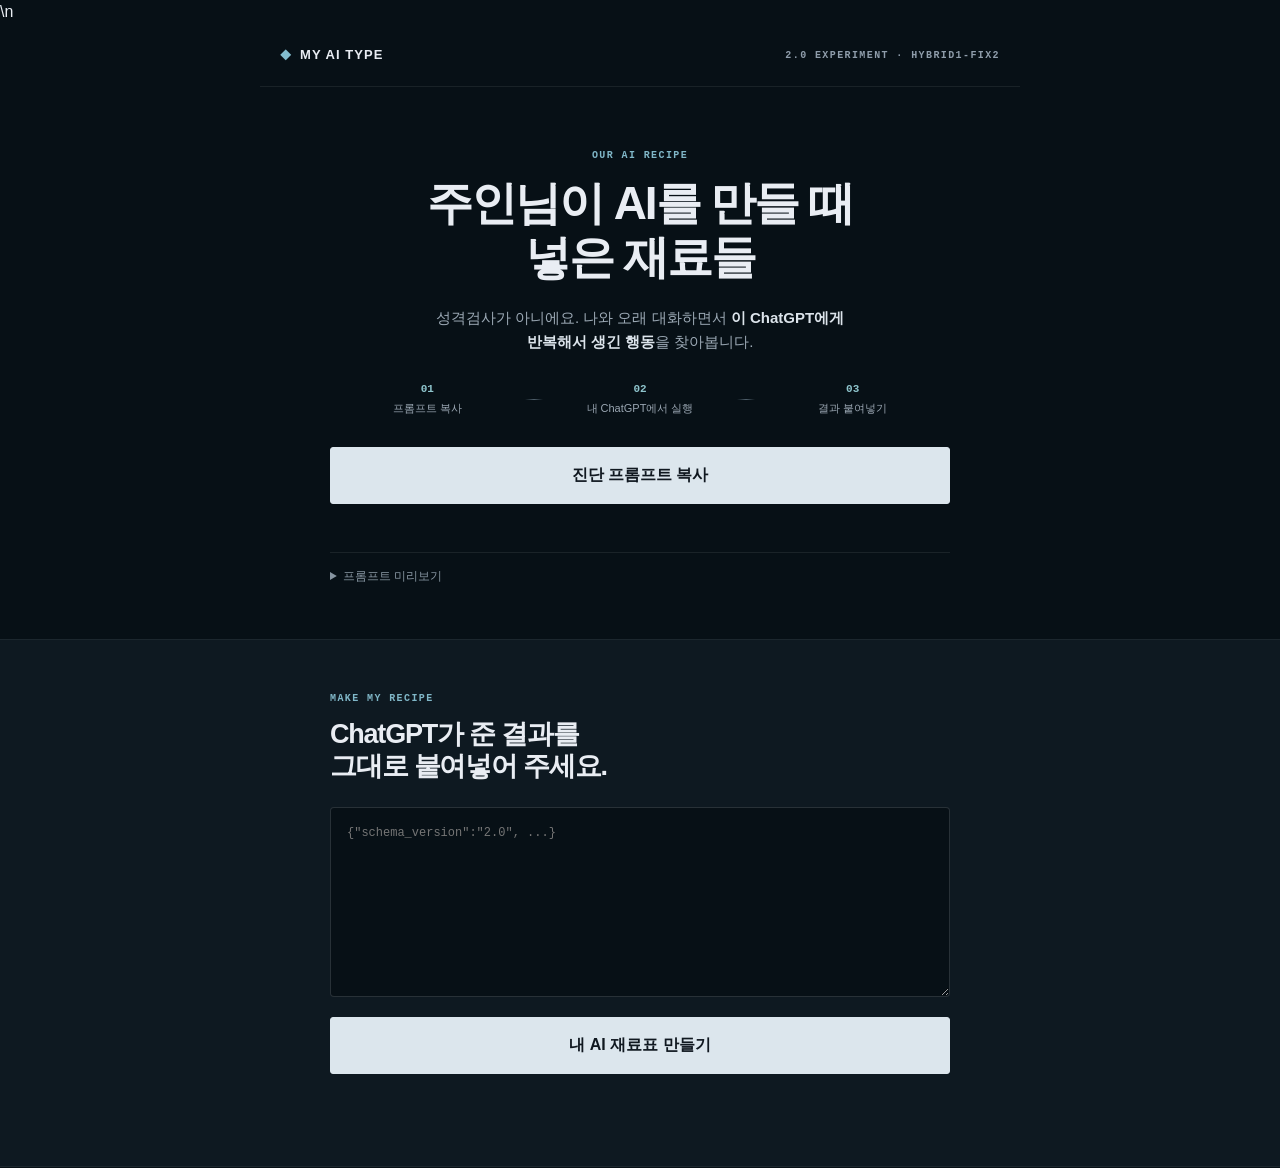
==== commit e0438f49: "Add files via upload" ====
--- a/v2/index.html
+++ b/v2/index.html
@@ -48,9 +48,27 @@
 .share-subtitle{margin:18px 2px 0;padding-top:15px;border-top:1px solid #bdc7c4;font-size:12px;line-height:1.65;color:#5d6e71}
 @media(max-width:390px){.world-scene{height:390px}.scene-character{bottom:88px;width:166px;height:166px}.scene-character svg{width:158px;height:158px}.scene-prop{width:68px}.scene-prop .prop-glyph{font-size:26px}}
 </style>
-\n<style>\n/* HYBRID1 — golden-reference direction: illustrated world + exact HTML information */\n.share-result{background:#f7eddc;padding:14px 14px 20px}\n.share-hero{background:#fff7e8;border:1px solid #d8c7aa;padding:22px 16px 18px}\n.share-kicker{color:#758a91}.share-hero h3{font-family:"Arial Rounded MT Bold","Apple SD Gothic Neo",sans-serif;font-size:30px;color:#172a34}\n.world-scene{height:auto;aspect-ratio:1.06/1;margin:16px 0 14px;border:1px solid #d6b98e;border-radius:18px;background-image:url("[data-uri]");background-position:center;background-size:cover;background-repeat:no-repeat;box-shadow:0 7px 20px rgba(82,55,25,.12)}\n.world-scene:after{content:"";position:absolute;inset:0;background:linear-gradient(180deg,rgba(255,247,232,.03),rgba(255,247,232,.02));pointer-events:none}\n.scene-label{right:12px;top:12px;background:#fff8e9;border:1px solid #c8a87b;color:#4d5d60;z-index:5;transform:rotate(1deg)}\n.scene-shelf,.scene-table,.scene-character,.scene-props{display:none!important}\n.share-subtitle{font-size:13px;color:#536265;border:0;margin:0 0 14px;padding:0 3px 13px;border-bottom:1px dashed #d6c4a8}\n.ingredient-cloud{display:grid!important;grid-template-columns:1fr 1fr;gap:10px;margin:0}\n.ingredient-chip{position:relative;display:block!important;min-height:118px;padding:12px 11px 10px;border:1px solid #dcc7a8;border-radius:16px;background:#fffaf0;box-shadow:2px 3px 0 rgba(191,153,102,.12);transform:rotate(-.35deg)}\n.ingredient-chip:nth-child(even){transform:rotate(.35deg)}\n.ingredient-chip .chip-top{display:flex;align-items:center;justify-content:space-between;gap:8px;margin-bottom:6px}.ingredient-chip .chip-glyph{font-size:22px;line-height:1}.ingredient-chip strong{font:800 22px/1 ui-monospace,monospace;color:#19323b}.ingredient-chip b{display:block;font-size:13px;line-height:1.3;color:#1b2e36;margin-bottom:5px}.ingredient-chip small{display:block;font-size:10px;line-height:1.45;color:#6b6d68}.ingredient-chip:nth-child(1){grid-column:auto}\n.share-habits{padding:22px 0 5px}.share-habits h4,.share-note h4{font-size:17px;color:#172a34}.share-habits ul{display:grid;grid-template-columns:1fr;gap:9px}.share-habits li{position:relative;border:1px solid #dcc7a8!important;border-radius:15px;background:#fff8eb;padding:42px 12px 12px!important;font-size:11px;line-height:1.55;min-height:116px}.share-habits li:before{position:absolute;left:12px;top:10px;content:attr(data-no)!important;width:25px;height:25px;border-radius:50%;display:grid;place-items:center;background:#e8f0ef;color:#31545b;font:800 10px ui-monospace,monospace}.share-note{border:1px solid #dcc7a8;background:#fffaf0;border-radius:16px;padding:15px}.share-note p{font-size:12px}.deep-cta{background:#19303a;border-radius:7px}.card-foot{background:#fff7e8;border-color:#dcc7a8}.deep-profile{background:#eee8dc}\n@media(min-width:540px){.share-habits ul{grid-template-columns:repeat(3,1fr)}.share-habits li{min-height:165px}.ingredient-cloud{grid-template-columns:repeat(2,1fr)}}\n@media(max-width:390px){.share-hero h3{font-size:27px}.ingredient-chip{min-height:112px}.ingredient-chip b{font-size:12px}.ingredient-chip small{font-size:9.5px}}\n</style>\n</head>
+
+<style>
+/* HYBRID1 — golden-reference direction: illustrated world + exact HTML information */
+.share-result{background:#f7eddc;padding:14px 14px 20px}
+.share-hero{background:#fff7e8;border:1px solid #d8c7aa;padding:22px 16px 18px}
+.share-kicker{color:#758a91}.share-hero h3{font-family:"Arial Rounded MT Bold","Apple SD Gothic Neo",sans-serif;font-size:30px;color:#172a34}
+.world-scene{height:auto;aspect-ratio:1.06/1;margin:16px 0 14px;border:1px solid #d6b98e;border-radius:18px;background-image:url("[data-uri]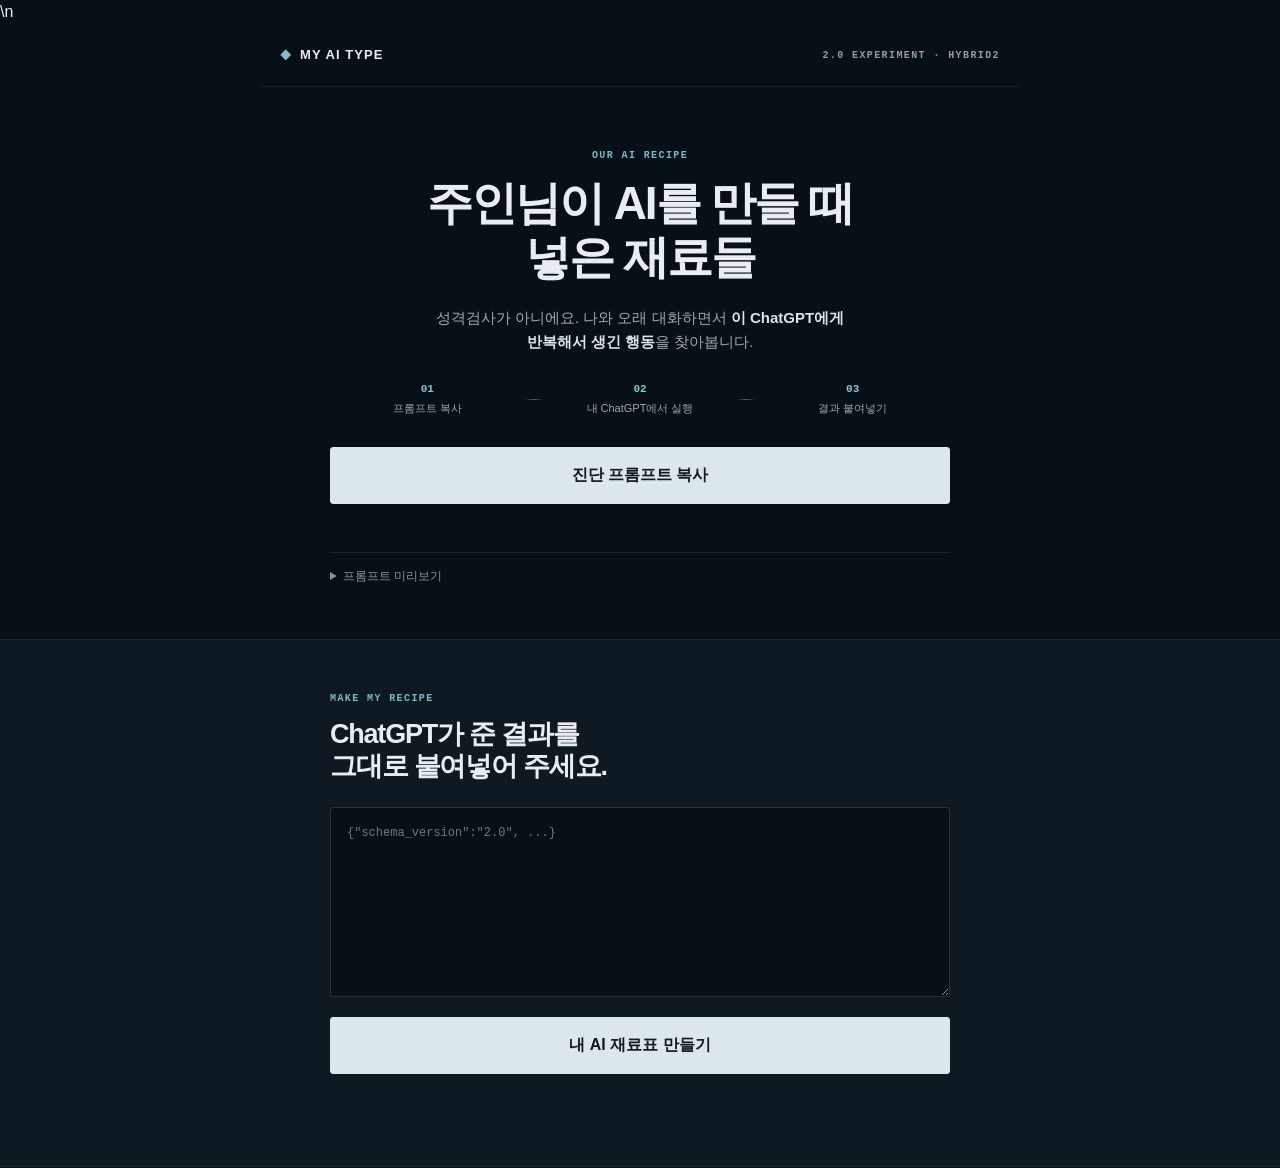
==== commit ef3d387e: "Add files via upload" ====
--- a/v2/index.html
+++ b/v2/index.html
@@ -66,9 +66,24 @@
 .share-habits{padding:22px 0 5px}.share-habits h4,.share-note h4{font-size:17px;color:#172a34}.share-habits ul{display:grid;grid-template-columns:1fr;gap:9px}.share-habits li{position:relative;border:1px solid #dcc7a8!important;border-radius:15px;background:#fff8eb;padding:42px 12px 12px!important;font-size:11px;line-height:1.55;min-height:116px}.share-habits li:before{position:absolute;left:12px;top:10px;content:attr(data-no)!important;width:25px;height:25px;border-radius:50%;display:grid;place-items:center;background:#e8f0ef;color:#31545b;font:800 10px ui-monospace,monospace}.share-note{border:1px solid #dcc7a8;background:#fffaf0;border-radius:16px;padding:15px}.share-note p{font-size:12px}.deep-cta{background:#19303a;border-radius:7px}.card-foot{background:#fff7e8;border-color:#dcc7a8}.deep-profile{background:#eee8dc}
 @media(min-width:540px){.share-habits ul{grid-template-columns:repeat(3,1fr)}.share-habits li{min-height:165px}.ingredient-cloud{grid-template-columns:repeat(2,1fr)}}
 @media(max-width:390px){.share-hero h3{font-size:27px}.ingredient-chip{min-height:112px}.ingredient-chip b{font-size:12px}.ingredient-chip small{font-size:9.5px}}
-</style>\n</head>
+</style>\n
+<style>
+/* HYBRID2 — recipe scraps, not dashboard cards */
+.ingredient-cloud{display:grid!important;grid-template-columns:1.08fr .92fr;gap:12px 10px;align-items:start;margin:4px 0 8px;padding:2px 1px 6px}
+.ingredient-chip{min-height:0!important;border:0!important;border-radius:4px!important;background:#fff8e9!important;box-shadow:1px 2px 0 rgba(117,84,45,.12),0 0 0 1px rgba(190,157,112,.34)!important;padding:11px 12px 10px!important;transform:rotate(-1.2deg)!important}
+.ingredient-chip:nth-child(2n){transform:rotate(1deg)!important;background:#f8f1df!important}
+.ingredient-chip:nth-child(3n){transform:rotate(.35deg)!important;background:#fffaf0!important}
+.ingredient-chip:nth-child(4n){transform:rotate(-.55deg)!important}
+.ingredient-chip:nth-child(5){grid-column:1 / span 1}
+.ingredient-chip:nth-child(7){grid-column:1 / -1;width:58%;justify-self:center;transform:rotate(.5deg)!important}
+.ingredient-chip:before{content:'';position:absolute;top:-5px;left:50%;width:34px;height:10px;background:rgba(213,174,124,.42);transform:translateX(-50%) rotate(-2deg)}
+.ingredient-chip .chip-top{justify-content:flex-start;gap:8px;margin-bottom:5px}.ingredient-chip .chip-glyph{width:34px;height:34px;display:grid;place-items:center;border-radius:50%;background:#f1dfc2;font-size:20px;color:#20363d;flex:0 0 auto}.ingredient-chip strong{margin-left:auto;font-size:21px}.ingredient-chip b{font-size:12.5px;line-height:1.28;margin:0 0 4px}.ingredient-chip small{font-size:9.7px;line-height:1.42;color:#716b61;display:-webkit-box;-webkit-line-clamp:2;-webkit-box-orient:vertical;overflow:hidden}
+.share-subtitle{margin-top:2px;font-size:12.5px;line-height:1.6}
+@media(max-width:390px){.ingredient-cloud{gap:10px 8px}.ingredient-chip{padding:10px 10px 9px!important}.ingredient-chip .chip-glyph{width:30px;height:30px;font-size:18px}.ingredient-chip strong{font-size:19px}.ingredient-chip b{font-size:11.5px}.ingredient-chip small{font-size:9.2px}}
+</style>
+</head>
 <body>
-<header class="topbar"><a class="brand" href="../" aria-label="MY AI TYPE 홈"><span class="pearl">◆</span><span>MY AI TYPE</span></a><span class="beta">2.0 EXPERIMENT · HYBRID1-FIX2</span></header>
+<header class="topbar"><a class="brand" href="../" aria-label="MY AI TYPE 홈"><span class="pearl">◆</span><span>MY AI TYPE</span></a><span class="beta">2.0 EXPERIMENT · HYBRID2</span></header>
 <main>
 <section class="intro wrap" id="start">
   <p class="eyebrow">OUR AI RECIPE</p>
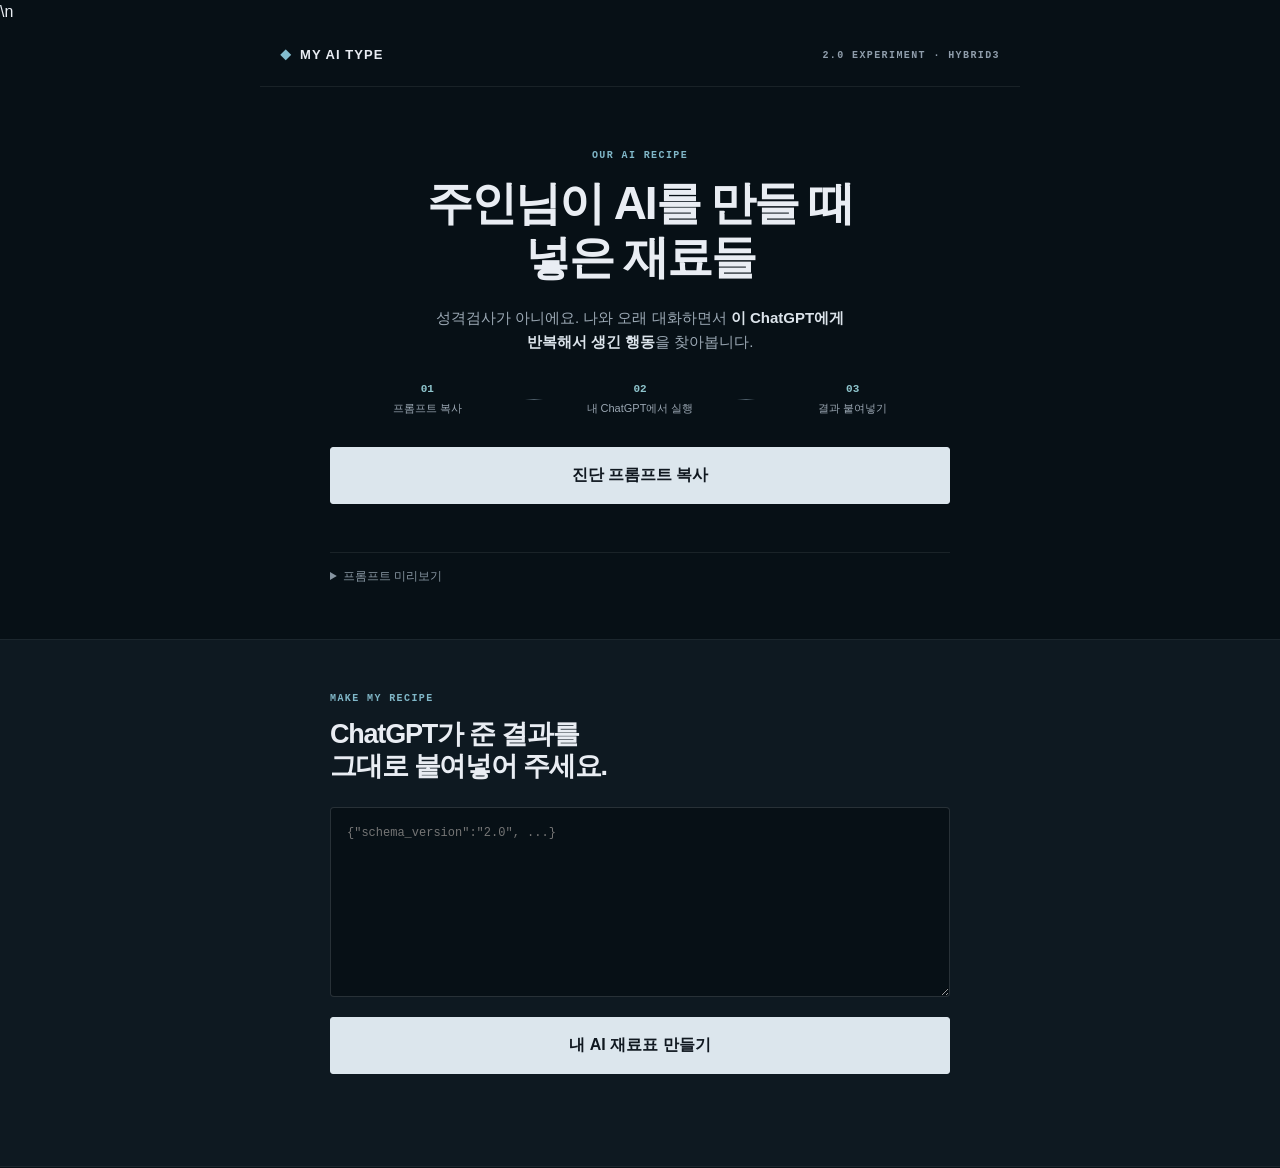
==== commit b85c001b: "Add files via upload" ====
--- a/v2/index.html
+++ b/v2/index.html
@@ -68,7 +68,7 @@
 @media(max-width:390px){.share-hero h3{font-size:27px}.ingredient-chip{min-height:112px}.ingredient-chip b{font-size:12px}.ingredient-chip small{font-size:9.5px}}
 </style>\n
 <style>
-/* HYBRID2 — recipe scraps, not dashboard cards */
+/* HYBRID3 — recipe scraps, not dashboard cards */
 .ingredient-cloud{display:grid!important;grid-template-columns:1.08fr .92fr;gap:12px 10px;align-items:start;margin:4px 0 8px;padding:2px 1px 6px}
 .ingredient-chip{min-height:0!important;border:0!important;border-radius:4px!important;background:#fff8e9!important;box-shadow:1px 2px 0 rgba(117,84,45,.12),0 0 0 1px rgba(190,157,112,.34)!important;padding:11px 12px 10px!important;transform:rotate(-1.2deg)!important}
 .ingredient-chip:nth-child(2n){transform:rotate(1deg)!important;background:#f8f1df!important}
@@ -81,9 +81,144 @@
 .share-subtitle{margin-top:2px;font-size:12.5px;line-height:1.6}
 @media(max-width:390px){.ingredient-cloud{gap:10px 8px}.ingredient-chip{padding:10px 10px 9px!important}.ingredient-chip .chip-glyph{width:30px;height:30px;font-size:18px}.ingredient-chip strong{font-size:19px}.ingredient-chip b{font-size:11.5px}.ingredient-chip small{font-size:9.2px}}
 </style>
+
+<style id="hybrid3-visual-tuning">
+/* HYBRID3: preserve diagnosis/parser; only tune share-result composition. */
+.hybrid-scene-wrap,
+.result-visual,
+.visual-scene {
+  overflow: visible !important;
+}
+
+.hybrid-scene-wrap img,
+.result-visual img,
+.visual-scene img {
+  position: relative;
+  z-index: 1;
+}
+
+/* Turn the subtitle into a compact note rather than a report paragraph. */
+.result-subtitle,
+.hybrid-subtitle,
+.recipe-subtitle {
+  position: relative;
+  width: calc(100% - 32px);
+  margin: -8px auto 20px !important;
+  padding: 13px 16px 12px !important;
+  background: rgba(255,250,239,.96);
+  border: 1px solid rgba(116,91,54,.18);
+  border-radius: 4px;
+  box-shadow: 0 5px 14px rgba(69,53,31,.05);
+  font-size: 13px !important;
+  line-height: 1.65 !important;
+  transform: rotate(-.35deg);
+}
+.result-subtitle::before,
+.hybrid-subtitle::before,
+.recipe-subtitle::before {
+  content: "";
+  position: absolute;
+  width: 50px;
+  height: 12px;
+  top: -7px;
+  left: 50%;
+  transform: translateX(-50%) rotate(1deg);
+  background: rgba(221,194,148,.48);
+}
+
+/* Ingredient field behaves like collected illustrated scraps, not a dashboard grid. */
+.hybrid-ingredients,
+.ingredients-grid,
+.recipe-ingredients {
+  position: relative;
+  display: grid !important;
+  grid-template-columns: 1fr 1fr !important;
+  gap: 12px 10px !important;
+  padding: 6px 8px 14px !important;
+  overflow: visible !important;
+}
+
+.hybrid-ingredient,
+.ingredient-scrap,
+.recipe-ingredient {
+  position: relative;
+  min-height: 132px;
+  padding: 14px 12px 12px !important;
+  border-radius: 12px 9px 13px 8px !important;
+  background: rgba(255,250,237,.98) !important;
+  border: 1px solid rgba(126,98,56,.22) !important;
+  box-shadow: 0 5px 10px rgba(64,48,25,.07) !important;
+  overflow: visible !important;
+}
+.hybrid-ingredient:nth-child(1),
+.ingredient-scrap:nth-child(1),
+.recipe-ingredient:nth-child(1) { transform: rotate(-1.1deg) translateY(-6px); z-index:4; }
+.hybrid-ingredient:nth-child(2),
+.ingredient-scrap:nth-child(2),
+.recipe-ingredient:nth-child(2) { transform: rotate(.8deg) translateY(-13px); z-index:4; }
+.hybrid-ingredient:nth-child(3),
+.ingredient-scrap:nth-child(3),
+.recipe-ingredient:nth-child(3) { transform: rotate(.65deg); }
+.hybrid-ingredient:nth-child(4),
+.ingredient-scrap:nth-child(4),
+.recipe-ingredient:nth-child(4) { transform: rotate(-.8deg) translateY(-4px); }
+.hybrid-ingredient:nth-child(5),
+.ingredient-scrap:nth-child(5),
+.recipe-ingredient:nth-child(5) { transform: rotate(-.45deg); }
+.hybrid-ingredient:nth-child(6),
+.ingredient-scrap:nth-child(6),
+.recipe-ingredient:nth-child(6) { transform: rotate(.9deg) translateY(-5px); }
+.hybrid-ingredient:nth-child(7),
+.ingredient-scrap:nth-child(7),
+.recipe-ingredient:nth-child(7) {
+  grid-column: 1 / -1;
+  width: 58%;
+  justify-self: center;
+  transform: rotate(-.45deg);
+}
+
+/* Small pictorial "ingredient object" area. Existing glyph remains, but becomes part of a scene-like object. */
+.hybrid-ingredient::after,
+.ingredient-scrap::after,
+.recipe-ingredient::after {
+  content: "";
+  position: absolute;
+  width: 38px;
+  height: 26px;
+  right: 10px;
+  bottom: 9px;
+  opacity: .15;
+  border: 2px solid currentColor;
+  border-radius: 45% 55% 50% 45%;
+  transform: rotate(-8deg);
+}
+
+/* Top ingredients visually trespass upward toward the illustration, as in the golden reference. */
+.hybrid-ingredients > :nth-child(1),
+.ingredients-grid > :nth-child(1),
+.recipe-ingredients > :nth-child(1),
+.hybrid-ingredients > :nth-child(2),
+.ingredients-grid > :nth-child(2),
+.recipe-ingredients > :nth-child(2) {
+  margin-top: -16px;
+}
+
+@media (max-width: 390px) {
+  .hybrid-ingredient,
+  .ingredient-scrap,
+  .recipe-ingredient {
+    min-height: 122px;
+    padding: 12px 10px 10px !important;
+  }
+  .result-subtitle,
+  .hybrid-subtitle,
+  .recipe-subtitle { font-size: 12px !important; }
+}
+</style>
+
 </head>
 <body>
-<header class="topbar"><a class="brand" href="../" aria-label="MY AI TYPE 홈"><span class="pearl">◆</span><span>MY AI TYPE</span></a><span class="beta">2.0 EXPERIMENT · HYBRID2</span></header>
+<header class="topbar"><a class="brand" href="../" aria-label="MY AI TYPE 홈"><span class="pearl">◆</span><span>MY AI TYPE</span></a><span class="beta">2.0 EXPERIMENT · HYBRID3</span></header>
 <main>
 <section class="intro wrap" id="start">
   <p class="eyebrow">OUR AI RECIPE</p>
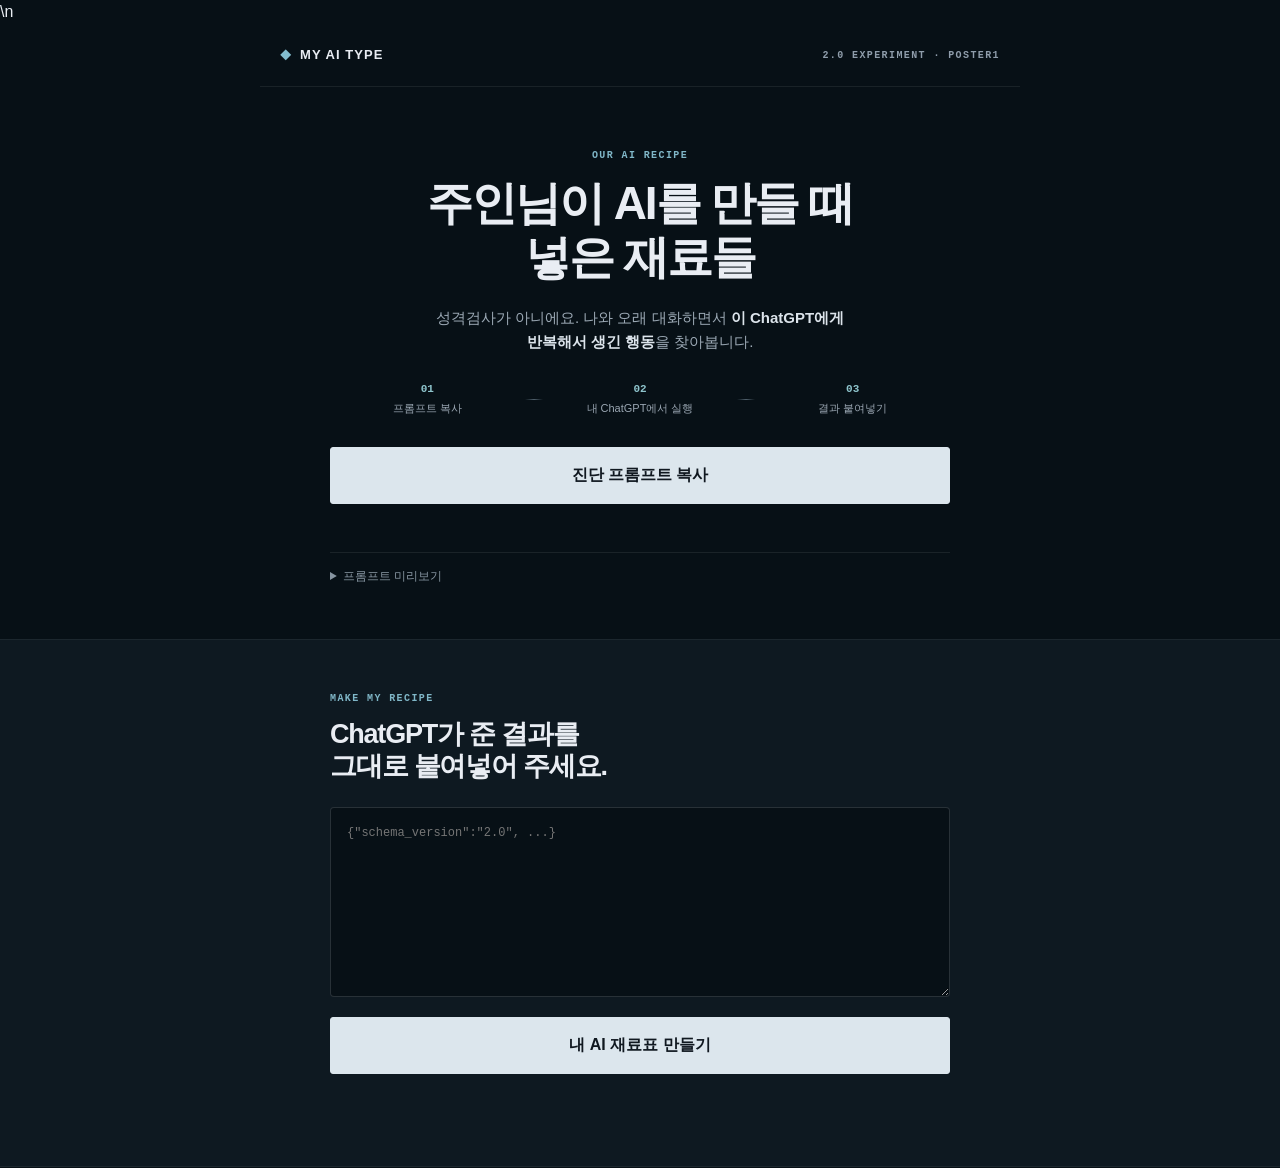
==== commit 63996b83: "Add files via upload" ====
--- a/v2/index.html
+++ b/v2/index.html
@@ -68,7 +68,7 @@
 @media(max-width:390px){.share-hero h3{font-size:27px}.ingredient-chip{min-height:112px}.ingredient-chip b{font-size:12px}.ingredient-chip small{font-size:9.5px}}
 </style>\n
 <style>
-/* HYBRID3 — recipe scraps, not dashboard cards */
+/* POSTER1 — recipe scraps, not dashboard cards */
 .ingredient-cloud{display:grid!important;grid-template-columns:1.08fr .92fr;gap:12px 10px;align-items:start;margin:4px 0 8px;padding:2px 1px 6px}
 .ingredient-chip{min-height:0!important;border:0!important;border-radius:4px!important;background:#fff8e9!important;box-shadow:1px 2px 0 rgba(117,84,45,.12),0 0 0 1px rgba(190,157,112,.34)!important;padding:11px 12px 10px!important;transform:rotate(-1.2deg)!important}
 .ingredient-chip:nth-child(2n){transform:rotate(1deg)!important;background:#f8f1df!important}
@@ -82,143 +82,189 @@
 @media(max-width:390px){.ingredient-cloud{gap:10px 8px}.ingredient-chip{padding:10px 10px 9px!important}.ingredient-chip .chip-glyph{width:30px;height:30px;font-size:18px}.ingredient-chip strong{font-size:19px}.ingredient-chip b{font-size:11.5px}.ingredient-chip small{font-size:9.2px}}
 </style>
 
-<style id="hybrid3-visual-tuning">
-/* HYBRID3: preserve diagnosis/parser; only tune share-result composition. */
-.hybrid-scene-wrap,
-.result-visual,
-.visual-scene {
-  overflow: visible !important;
-}
-
-.hybrid-scene-wrap img,
-.result-visual img,
-.visual-scene img {
-  position: relative;
-  z-index: 1;
-}
-
-/* Turn the subtitle into a compact note rather than a report paragraph. */
+
+<style id="poster1-share-result">
+/* POSTER1 — share-result poster composition only.
+   Diagnosis/schema/parser remain untouched. */
+
 .result-subtitle,
 .hybrid-subtitle,
 .recipe-subtitle {
-  position: relative;
-  width: calc(100% - 32px);
-  margin: -8px auto 20px !important;
-  padding: 13px 16px 12px !important;
-  background: rgba(255,250,239,.96);
-  border: 1px solid rgba(116,91,54,.18);
-  border-radius: 4px;
-  box-shadow: 0 5px 14px rgba(69,53,31,.05);
-  font-size: 13px !important;
-  line-height: 1.65 !important;
-  transform: rotate(-.35deg);
+  position: relative !important;
+  width: 88% !important;
+  margin: -2px auto -6px !important;
+  padding: 12px 15px !important;
+  z-index: 8 !important;
+  background: #fff7e7 !important;
+  border: 1px solid rgba(114,84,45,.18) !important;
+  border-radius: 3px !important;
+  box-shadow: 0 4px 10px rgba(65,45,20,.06) !important;
+  font-size: 12.5px !important;
+  line-height: 1.58 !important;
+  transform: rotate(-.45deg);
 }
 .result-subtitle::before,
 .hybrid-subtitle::before,
 .recipe-subtitle::before {
-  content: "";
-  position: absolute;
-  width: 50px;
-  height: 12px;
-  top: -7px;
-  left: 50%;
-  transform: translateX(-50%) rotate(1deg);
-  background: rgba(221,194,148,.48);
-}
-
-/* Ingredient field behaves like collected illustrated scraps, not a dashboard grid. */
+  content:"";
+  position:absolute;
+  top:-7px; left:50%;
+  width:52px; height:13px;
+  transform:translateX(-50%) rotate(1.5deg);
+  background:rgba(218,188,137,.55);
+}
+
 .hybrid-ingredients,
 .ingredients-grid,
 .recipe-ingredients {
-  position: relative;
+  position: relative !important;
   display: grid !important;
   grid-template-columns: 1fr 1fr !important;
-  gap: 12px 10px !important;
-  padding: 6px 8px 14px !important;
+  gap: 0 !important;
+  margin: -6px 6px 8px !important;
+  padding: 24px 4px 8px !important;
   overflow: visible !important;
 }
 
+/* Kill the repeated dashboard-card language. */
 .hybrid-ingredient,
 .ingredient-scrap,
 .recipe-ingredient {
-  position: relative;
-  min-height: 132px;
-  padding: 14px 12px 12px !important;
-  border-radius: 12px 9px 13px 8px !important;
-  background: rgba(255,250,237,.98) !important;
-  border: 1px solid rgba(126,98,56,.22) !important;
-  box-shadow: 0 5px 10px rgba(64,48,25,.07) !important;
-  overflow: visible !important;
-}
+  position:relative !important;
+  min-height:118px !important;
+  margin:0 !important;
+  padding:28px 12px 10px !important;
+  background:transparent !important;
+  border:0 !important;
+  border-radius:0 !important;
+  box-shadow:none !important;
+  overflow:visible !important;
+}
+
+/* Each ingredient gets a distinct "found object" silhouette. */
 .hybrid-ingredient:nth-child(1),
 .ingredient-scrap:nth-child(1),
-.recipe-ingredient:nth-child(1) { transform: rotate(-1.1deg) translateY(-6px); z-index:4; }
+.recipe-ingredient:nth-child(1) {
+  background:#fff5dd !important;
+  clip-path:polygon(4% 7%,96% 1%,100% 91%,7% 100%,0 20%);
+  transform:rotate(-2.1deg) translate(3px,-16px);
+  z-index:6;
+}
 .hybrid-ingredient:nth-child(2),
 .ingredient-scrap:nth-child(2),
-.recipe-ingredient:nth-child(2) { transform: rotate(.8deg) translateY(-13px); z-index:4; }
+.recipe-ingredient:nth-child(2) {
+  background:#f4ead1 !important;
+  clip-path:polygon(2% 3%,92% 8%,100% 95%,4% 100%);
+  transform:rotate(1.7deg) translate(-2px,-8px);
+  z-index:5;
+}
 .hybrid-ingredient:nth-child(3),
 .ingredient-scrap:nth-child(3),
-.recipe-ingredient:nth-child(3) { transform: rotate(.65deg); }
+.recipe-ingredient:nth-child(3) {
+  background:#f8efd9 !important;
+  clip-path:polygon(7% 0,100% 5%,94% 100%,0 93%);
+  transform:rotate(1.1deg) translate(5px,-4px);
+}
 .hybrid-ingredient:nth-child(4),
 .ingredient-scrap:nth-child(4),
-.recipe-ingredient:nth-child(4) { transform: rotate(-.8deg) translateY(-4px); }
+.recipe-ingredient:nth-child(4) {
+  background:#fff8e9 !important;
+  clip-path:polygon(0 8%,95% 0,100% 90%,8% 100%);
+  transform:rotate(-1.4deg) translate(-4px,2px);
+}
 .hybrid-ingredient:nth-child(5),
 .ingredient-scrap:nth-child(5),
-.recipe-ingredient:nth-child(5) { transform: rotate(-.45deg); }
+.recipe-ingredient:nth-child(5) {
+  background:#f2ead9 !important;
+  clip-path:polygon(5% 3%,100% 10%,93% 100%,0 91%);
+  transform:rotate(-1deg) translate(5px,-2px);
+}
 .hybrid-ingredient:nth-child(6),
 .ingredient-scrap:nth-child(6),
-.recipe-ingredient:nth-child(6) { transform: rotate(.9deg) translateY(-5px); }
+.recipe-ingredient:nth-child(6) {
+  background:#fff3dc !important;
+  clip-path:polygon(1% 9%,94% 0,100% 94%,6% 100%);
+  transform:rotate(1.8deg) translate(-3px,2px);
+}
 .hybrid-ingredient:nth-child(7),
 .ingredient-scrap:nth-child(7),
 .recipe-ingredient:nth-child(7) {
-  grid-column: 1 / -1;
-  width: 58%;
-  justify-self: center;
-  transform: rotate(-.45deg);
-}
-
-/* Small pictorial "ingredient object" area. Existing glyph remains, but becomes part of a scene-like object. */
-.hybrid-ingredient::after,
-.ingredient-scrap::after,
-.recipe-ingredient::after {
-  content: "";
-  position: absolute;
-  width: 38px;
-  height: 26px;
-  right: 10px;
-  bottom: 9px;
-  opacity: .15;
-  border: 2px solid currentColor;
-  border-radius: 45% 55% 50% 45%;
-  transform: rotate(-8deg);
-}
-
-/* Top ingredients visually trespass upward toward the illustration, as in the golden reference. */
-.hybrid-ingredients > :nth-child(1),
-.ingredients-grid > :nth-child(1),
-.recipe-ingredients > :nth-child(1),
-.hybrid-ingredients > :nth-child(2),
-.ingredients-grid > :nth-child(2),
-.recipe-ingredients > :nth-child(2) {
-  margin-top: -16px;
-}
-
-@media (max-width: 390px) {
-  .hybrid-ingredient,
-  .ingredient-scrap,
-  .recipe-ingredient {
-    min-height: 122px;
-    padding: 12px 10px 10px !important;
-  }
-  .result-subtitle,
-  .hybrid-subtitle,
-  .recipe-subtitle { font-size: 12px !important; }
+  grid-column:1 / -1 !important;
+  width:54% !important;
+  justify-self:center !important;
+  background:#f7edd5 !important;
+  clip-path:polygon(4% 0,100% 8%,94% 100%,0 91%);
+  transform:rotate(-.8deg) translateY(-2px);
+}
+
+/* Tape / pin / stitch details vary by ingredient, giving the seven pieces different identities. */
+.hybrid-ingredient::before,.ingredient-scrap::before,.recipe-ingredient::before{
+  content:"";
+  position:absolute;
+  top:4px; left:50%;
+  width:42px; height:12px;
+  transform:translateX(-50%) rotate(-2deg);
+  background:rgba(218,186,132,.55);
+}
+.hybrid-ingredient:nth-child(2)::before,.ingredient-scrap:nth-child(2)::before,.recipe-ingredient:nth-child(2)::before{
+  width:12px;height:12px;border-radius:50%;background:#c99773;
+}
+.hybrid-ingredient:nth-child(3)::before,.ingredient-scrap:nth-child(3)::before,.recipe-ingredient:nth-child(3)::before{
+  width:54px;height:2px;top:12px;background:repeating-linear-gradient(90deg,#8d795e 0 5px,transparent 5px 9px);
+}
+.hybrid-ingredient:nth-child(4)::before,.ingredient-scrap:nth-child(4)::before,.recipe-ingredient:nth-child(4)::before{
+  width:26px;height:14px;background:rgba(179,205,199,.65);transform:translateX(-50%) rotate(8deg);
+}
+.hybrid-ingredient:nth-child(5)::before,.ingredient-scrap:nth-child(5)::before,.recipe-ingredient:nth-child(5)::before{
+  width:46px;height:11px;background:rgba(205,178,147,.48);transform:translateX(-50%) rotate(3deg);
+}
+.hybrid-ingredient:nth-child(6)::before,.ingredient-scrap:nth-child(6)::before,.recipe-ingredient:nth-child(6)::before{
+  width:10px;height:10px;border-radius:50%;background:#7d958e;
+}
+.hybrid-ingredient:nth-child(7)::before,.ingredient-scrap:nth-child(7)::before,.recipe-ingredient:nth-child(7)::before{
+  width:50px;height:12px;background:rgba(218,186,132,.5);
+}
+
+/* Make existing glyphs read as illustrations/objects rather than UI icons. */
+.hybrid-ingredient .ingredient-glyph,
+.ingredient-scrap .ingredient-glyph,
+.recipe-ingredient .ingredient-glyph,
+.hybrid-ingredient .glyph,
+.ingredient-scrap .glyph,
+.recipe-ingredient .glyph {
+  transform:scale(1.35) rotate(-4deg);
+  transform-origin:left center;
+  margin-bottom:8px !important;
+}
+
+/* Slightly different object treatment for each scrap. */
+.hybrid-ingredient:nth-child(2) .ingredient-glyph,
+.ingredient-scrap:nth-child(2) .ingredient-glyph { transform:scale(1.45) rotate(7deg); }
+.hybrid-ingredient:nth-child(3) .ingredient-glyph,
+.ingredient-scrap:nth-child(3) .ingredient-glyph { transform:scale(1.3) rotate(-10deg); }
+.hybrid-ingredient:nth-child(4) .ingredient-glyph,
+.ingredient-scrap:nth-child(4) .ingredient-glyph { transform:scale(1.4) rotate(3deg); }
+
+/* Preserve readable exact percentages while shortening the supporting copy visually. */
+.hybrid-ingredient p,
+.ingredient-scrap p,
+.recipe-ingredient p {
+  display:-webkit-box !important;
+  -webkit-line-clamp:2;
+  -webkit-box-orient:vertical;
+  overflow:hidden !important;
+  font-size:11px !important;
+  line-height:1.45 !important;
+  opacity:.72;
+}
+@media(max-width:390px){
+  .hybrid-ingredient,.ingredient-scrap,.recipe-ingredient{min-height:110px !important;padding:25px 10px 9px !important;}
 }
 </style>
 
 </head>
 <body>
-<header class="topbar"><a class="brand" href="../" aria-label="MY AI TYPE 홈"><span class="pearl">◆</span><span>MY AI TYPE</span></a><span class="beta">2.0 EXPERIMENT · HYBRID3</span></header>
+<header class="topbar"><a class="brand" href="../" aria-label="MY AI TYPE 홈"><span class="pearl">◆</span><span>MY AI TYPE</span></a><span class="beta">2.0 EXPERIMENT · POSTER1</span></header>
 <main>
 <section class="intro wrap" id="start">
   <p class="eyebrow">OUR AI RECIPE</p>
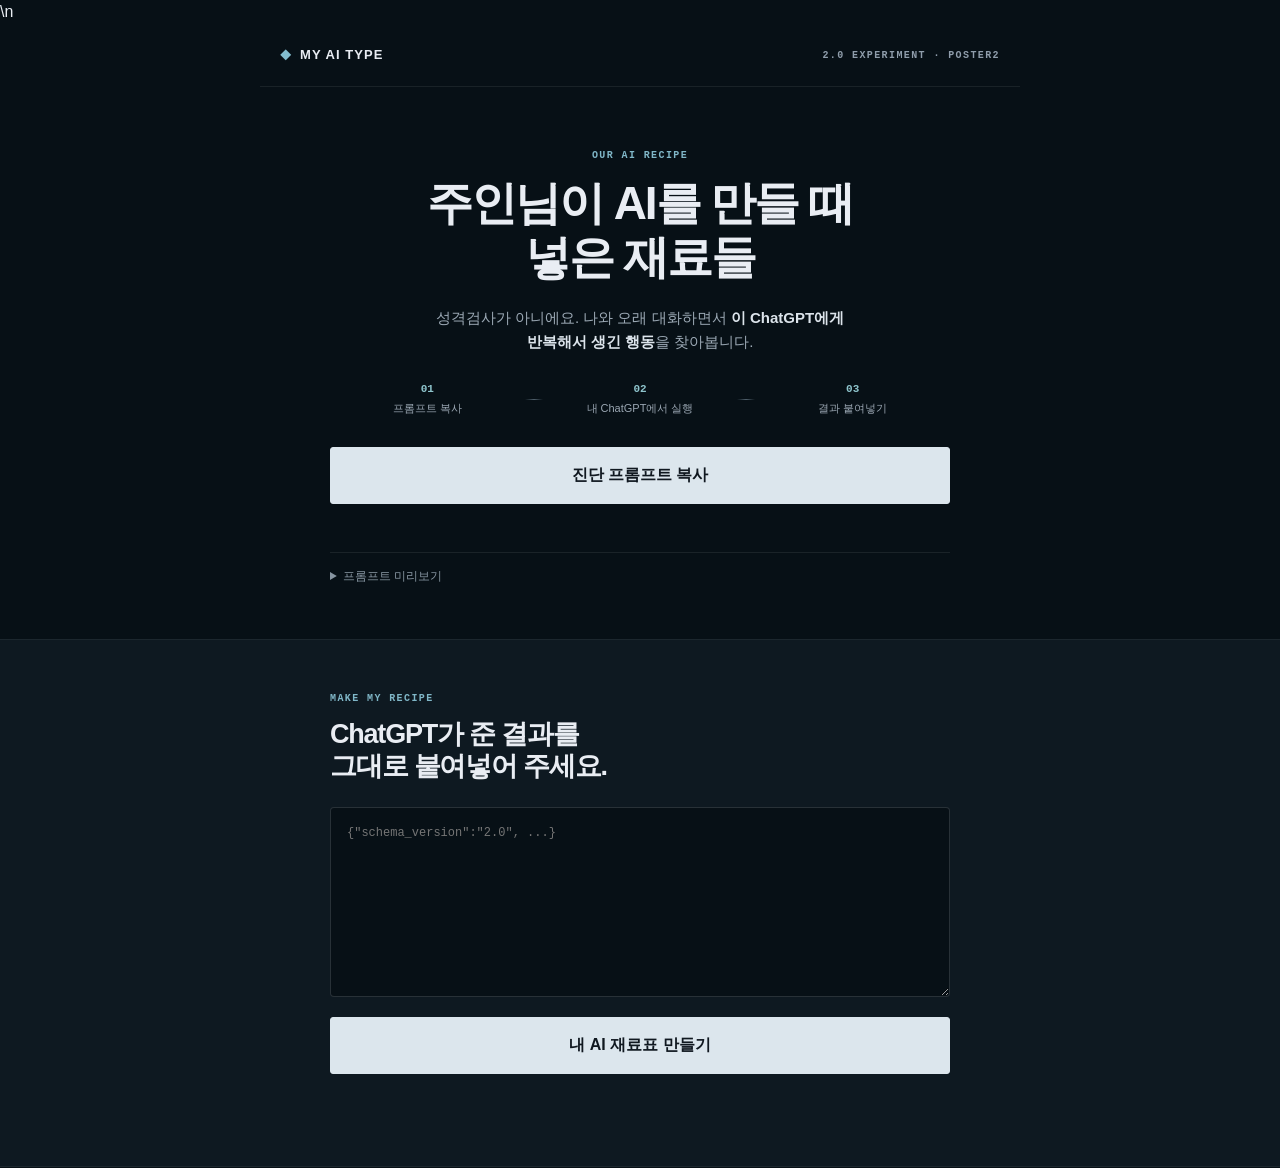
==== commit a09c1bb5: "Add files via upload" ====
--- a/v2/index.html
+++ b/v2/index.html
@@ -262,9 +262,56 @@
 }
 </style>
 
+
+<style id="poster2-integrated-composition">
+/* POSTER2 — one integrated result poster. Parser/schema/deep profile untouched. */
+.share-result{padding:12px 12px 20px!important;background:#f3e7d2!important}
+.share-hero{position:relative!important;min-height:760px!important;padding:0!important;border:1px solid #cfb890!important;border-radius:0!important;overflow:hidden!important;background:#f8efdD!important}
+.share-kicker{position:absolute!important;left:20px!important;top:18px!important;z-index:12!important;font-size:8px!important;letter-spacing:.16em!important;color:#63777a!important}
+.share-hero>h3{position:absolute!important;left:20px!important;top:38px!important;z-index:12!important;margin:0!important;max-width:310px!important;font-size:29px!important;line-height:1.12!important;color:#172a34!important;text-shadow:0 1px 0 rgba(255,255,255,.65)!important}
+.world-scene{position:absolute!important;inset:0!important;width:100%!important;height:100%!important;aspect-ratio:auto!important;margin:0!important;border:0!important;border-radius:0!important;background-position:center!important;background-size:cover!important}
+.world-scene:after{content:"";position:absolute;inset:0;background:linear-gradient(180deg,rgba(255,248,232,.76) 0,rgba(255,248,232,.12) 20%,rgba(255,248,232,0) 57%,rgba(255,248,232,.54) 100%);pointer-events:none;z-index:1}
+.scene-label{top:106px!important;left:20px!important;z-index:4!important;background:rgba(255,248,232,.78)!important;border-color:rgba(95,113,111,.35)!important}
+.scene-character{z-index:3!important;left:50%!important;bottom:210px!important;width:196px!important;height:196px!important;transform:translateX(-50%)!important}
+.scene-character svg{width:188px!important;height:188px!important;filter:drop-shadow(0 7px 5px rgba(61,48,34,.10))}
+.scene-props{position:absolute!important;inset:0!important;z-index:6!important;pointer-events:none}
+.scene-prop{position:absolute!important;width:116px!important;height:auto!important;min-height:84px!important;padding:9px 9px 8px!important;background:rgba(255,249,235,.94)!important;border:1px solid rgba(178,145,98,.55)!important;box-shadow:2px 3px 0 rgba(115,82,43,.10)!important;text-align:left!important;color:#263b40!important;font-family:-apple-system,BlinkMacSystemFont,"Apple SD Gothic Neo",sans-serif!important}
+.scene-prop:before{display:block!important;content:""!important;position:absolute!important;top:-6px!important;left:50%!important;width:36px!important;height:11px!important;transform:translateX(-50%) rotate(-3deg)!important;background:rgba(211,177,124,.56)!important}
+.scene-prop .prop-glyph{width:auto!important;height:auto!important;margin:0 0 4px!important;display:block!important;font-size:20px!important;line-height:1!important;color:#45696d!important;filter:none!important}
+.scene-prop .prop-name{display:block!important;background:none!important;border:0!important;padding:0!important;font-size:10px!important;font-weight:750!important;line-height:1.25!important;letter-spacing:-.02em!important}
+.scene-prop strong{display:block!important;margin-top:3px!important;font:800 19px/1 ui-monospace,monospace!important;color:#1c343b!important}
+.scene-prop:nth-child(1){left:18px!important;top:148px!important;width:128px!important;transform:rotate(-2.2deg)!important}
+.scene-prop:nth-child(2){right:16px!important;top:171px!important;width:110px!important;transform:rotate(2deg)!important}
+.scene-prop:nth-child(3){left:14px!important;top:285px!important;width:105px!important;transform:rotate(1.2deg)!important}
+.scene-prop:nth-child(4){right:12px!important;top:315px!important;width:122px!important;transform:rotate(-1.4deg)!important}
+.scene-prop:nth-child(5){left:25px!important;bottom:160px!important;width:116px!important;transform:rotate(-1deg)!important}
+.scene-prop:nth-child(6){left:50%!important;bottom:112px!important;width:128px!important;transform:translateX(-50%) rotate(.8deg)!important}
+.scene-prop:nth-child(7){right:20px!important;bottom:158px!important;width:108px!important;transform:rotate(1.4deg)!important}
+.scene-prop:nth-child(2):before,.scene-prop:nth-child(6):before{width:11px!important;height:11px!important;border-radius:50%!important;background:#b88464!important}
+.scene-prop:nth-child(3):before{width:46px!important;height:2px!important;top:4px!important;background:repeating-linear-gradient(90deg,#8d795e 0 5px,transparent 5px 9px)!important}
+.scene-prop:nth-child(4):before{width:28px!important;background:rgba(171,201,194,.72)!important;transform:translateX(-50%) rotate(7deg)!important}
+.share-subtitle{position:absolute!important;z-index:10!important;left:18px!important;right:18px!important;bottom:18px!important;margin:0!important;padding:13px 15px!important;border:1px solid rgba(176,145,100,.45)!important;background:rgba(255,249,236,.93)!important;box-shadow:2px 3px 0 rgba(115,82,43,.08)!important;font-size:11.5px!important;line-height:1.55!important;color:#4f5d5f!important;transform:rotate(-.35deg)!important}
+/* The seven exact percentages now live in the illustration itself. No second card grid. */
+#shareIngredients{display:none!important}
+.share-habits{padding:24px 4px 5px!important}
+.share-habits h4,.share-note h4{font-size:16px!important}
+.share-habits ul{display:block!important}
+.share-habits li{min-height:0!important;padding:10px 2px 10px 26px!important;border:0!important;border-bottom:1px dashed #cfbfa4!important;border-radius:0!important;background:transparent!important;font-size:11px!important}
+.share-habits li:before{left:0!important;top:11px!important;width:18px!important;height:18px!important;background:transparent!important;border:1px solid #9eb2ae!important}
+.share-note{margin-top:18px!important;border:1px solid #d5c2a2!important;border-radius:0!important;background:#fff7e8!important;padding:16px!important}
+.deep-cta{margin-top:14px!important}
+@media(max-width:390px){
+ .share-hero{min-height:720px!important}
+ .share-hero>h3{font-size:27px!important}
+ .scene-character{bottom:205px!important;width:178px!important;height:178px!important}.scene-character svg{width:170px!important;height:170px!important}
+ .scene-prop{width:104px!important;padding:8px!important}.scene-prop:nth-child(1){width:116px!important}.scene-prop:nth-child(4){width:112px!important}.scene-prop:nth-child(6){width:118px!important}
+ .scene-prop .prop-name{font-size:9.4px!important}.scene-prop strong{font-size:18px!important}
+}
+</style>
+
 </head>
 <body>
-<header class="topbar"><a class="brand" href="../" aria-label="MY AI TYPE 홈"><span class="pearl">◆</span><span>MY AI TYPE</span></a><span class="beta">2.0 EXPERIMENT · POSTER1</span></header>
+<header class="topbar"><a class="brand" href="../" aria-label="MY AI TYPE 홈"><span class="pearl">◆</span><span>MY AI TYPE</span></a><span class="beta">2.0 EXPERIMENT · POSTER2</span></header>
 <main>
 <section class="intro wrap" id="start">
   <p class="eyebrow">OUR AI RECIPE</p>
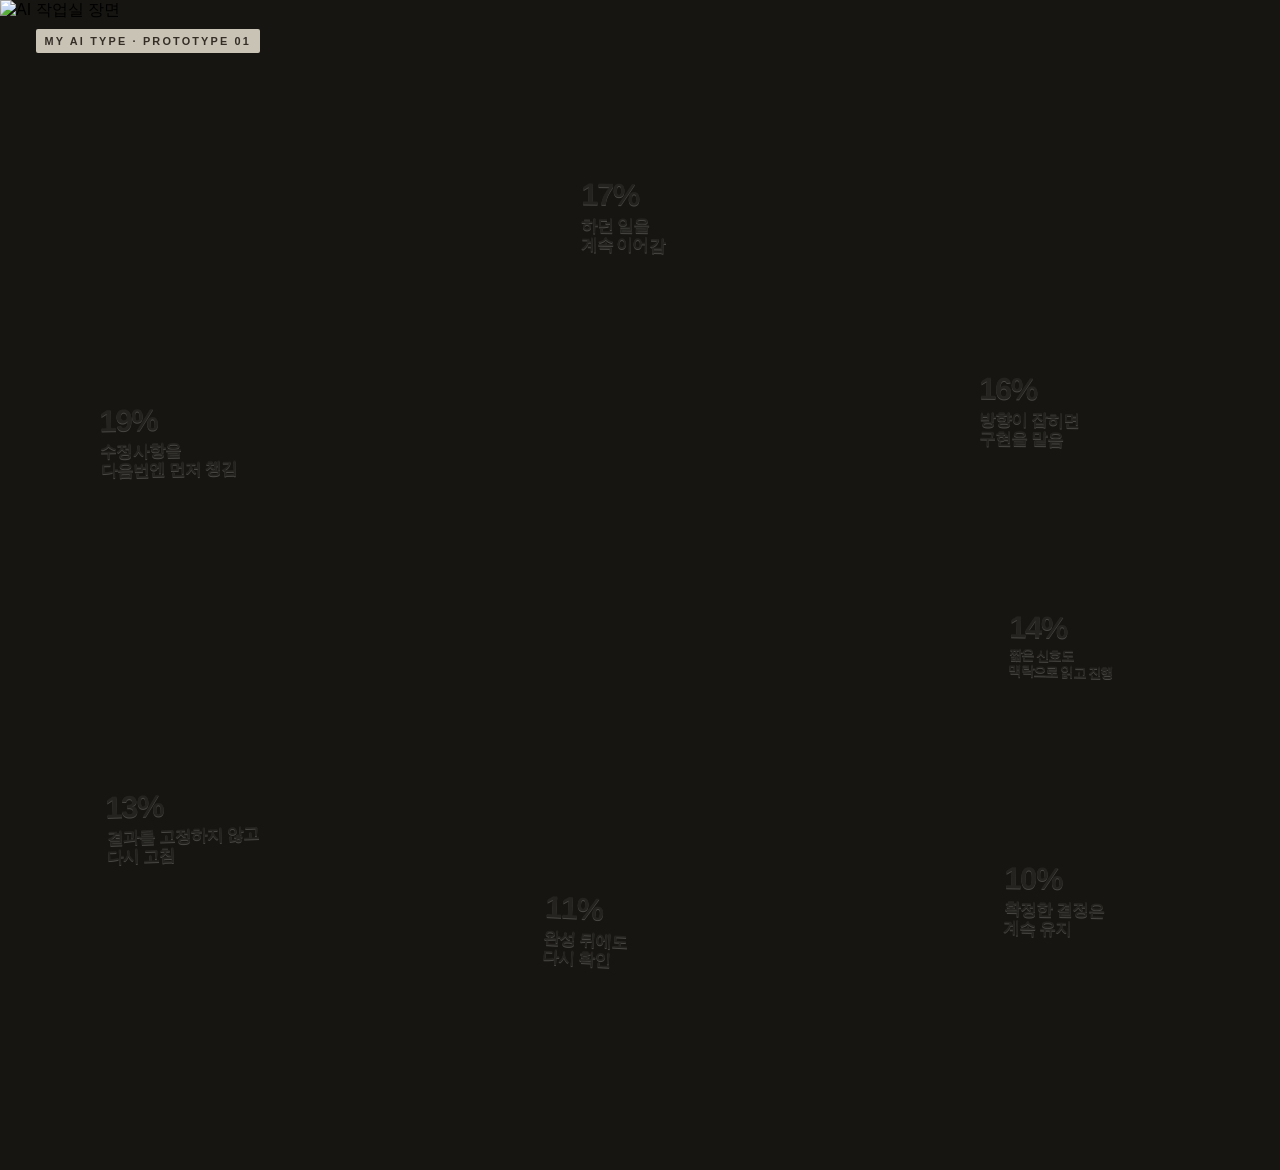
==== commit f9d4f892: "Add files via upload" ====
--- a/v2/index.html
+++ b/v2/index.html
@@ -1,479 +1,19 @@
-<!doctype html>
-<html lang="ko">
-<head>
-<meta charset="utf-8">
-<meta name="viewport" content="width=device-width,initial-scale=1,viewport-fit=cover">
-<title>주인님이 AI를 만들 때 넣은 재료들 — MY AI TYPE</title>
-<meta name="description" content="오래 대화하며 만들어진 우리 집 AI의 재료를 발견해보세요.">
-<link rel="icon" href="data:,">
-<style>
-*,*::before,*::after{box-sizing:border-box}html{scroll-behavior:smooth;-webkit-text-size-adjust:100%}body{margin:0;background:#071016;color:#e9edf3;font-family:-apple-system,BlinkMacSystemFont,"Segoe UI","Apple SD Gothic Neo","Noto Sans KR",sans-serif;line-height:1.55;word-break:keep-all}button,textarea{font:inherit}.wrap{width:min(100% - 40px,620px);margin:auto}.topbar{height:62px;padding:0 20px;display:flex;align-items:center;justify-content:space-between;border-bottom:1px solid rgba(233,237,243,.08);max-width:760px;margin:auto}.brand{color:#e9edf3;text-decoration:none;font-size:13px;font-weight:800;letter-spacing:.08em;display:flex;gap:8px;align-items:center}.pearl{font-size:11px;color:#83bdcf}.beta,.eyebrow{font:600 10px/1.3 ui-monospace,SFMono-Regular,Menlo,monospace;letter-spacing:.14em;color:#8f9dab}.intro{padding:62px 0 54px;text-align:center}.eyebrow{margin:0 0 14px;color:#80b7c8}.intro h1,.paste-zone h2{font-size:clamp(31px,8vw,46px);line-height:1.18;letter-spacing:-.045em;margin:0}.lede{max-width:470px;margin:22px auto 30px;color:#9ca9b5;font-size:15px}.lede strong{color:#dce4eb;font-weight:650}.steps{display:grid;grid-template-columns:1fr 18px 1fr 18px 1fr;align-items:center;margin:28px 0 30px}.steps div{display:flex;flex-direction:column;gap:5px}.steps b{font:600 11px ui-monospace,monospace;color:#8ec4cc}.steps span{font-size:11px;color:#9aa6b2}.steps i{height:1px;background:linear-gradient(90deg,transparent,#50606c,transparent)}.primary,.secondary{width:100%;border-radius:3px;padding:15px 18px;font-weight:750;cursor:pointer}.primary{border:1px solid #dce6ed;background:#dce6ed;color:#101820}.secondary{border:1px solid rgba(232,238,244,.2);background:transparent;color:#dce5ec}.feedback{min-height:22px;font-size:12px;color:#8ec4cc;margin:10px 0 0}.prompt-preview{margin-top:16px;text-align:left;border-top:1px solid rgba(255,255,255,.08);padding-top:14px}.prompt-preview summary{cursor:pointer;color:#8795a1;font-size:12px}.prompt-preview pre{white-space:pre-wrap;font:11px/1.65 ui-monospace,monospace;color:#8f9ba6;max-height:240px;overflow:auto}.paste-zone{padding:52px 0 60px;background:#0e1921;border-top:1px solid rgba(255,255,255,.06);border-bottom:1px solid rgba(255,255,255,.06)}.paste-zone h2{font-size:27px;margin-bottom:24px}.paste-zone textarea{width:100%;height:190px;resize:vertical;border:1px solid rgba(227,235,242,.15);background:#071016;color:#dce4eb;padding:16px;border-radius:4px;font:12px/1.6 ui-monospace,monospace;outline:none;margin-bottom:12px}.paste-zone textarea:focus{border-color:#76a8b8}.result-shell{padding:40px 0 70px;background:#dfe5e7;color:#142028}.recipe-card{width:min(calc(100% - 24px),620px);margin:auto;background:#f2f0e9;color:#172229;border:1px solid #b8c3c5;box-shadow:0 16px 50px rgba(2,10,15,.16);overflow:hidden}.card-head{padding:28px 24px 20px;border-bottom:1px solid #c7cecd;position:relative}.card-head::after{content:"";position:absolute;right:24px;top:26px;width:28px;height:28px;border:1px solid #89999d;transform:rotate(45deg);opacity:.55}.tiny-brand{font:600 9px ui-monospace,monospace;letter-spacing:.13em;color:#65777b;margin:0 0 9px}.card-head h2{font-size:27px;line-height:1.17;letter-spacing:-.04em;margin:0}.subtitle{font-size:12px;color:#6f7d7f;margin:10px 0 0}.portrait-block{min-height:255px;padding:26px 24px 20px;display:grid;grid-template-columns:46% 54%;align-items:center;position:relative;overflow:hidden;background:linear-gradient(145deg,#e9ece7,#f4f0e7 52%,#e4eaeb)}.orbit{position:absolute;border:1px solid rgba(72,99,105,.14);border-radius:50%}.orbit-a{width:230px;height:230px;left:-55px;top:12px}.orbit-b{width:170px;height:170px;left:-10px;top:42px;border-style:dashed}.animal-stage{height:190px;display:flex;align-items:center;justify-content:center;position:relative;z-index:2}.animal-stage svg{width:170px;height:170px;overflow:visible}.animal-line{fill:none;stroke:#26383e;stroke-width:2.2;stroke-linecap:round;stroke-linejoin:round}.animal-fill{fill:#d5dddd;stroke:#26383e;stroke-width:2}.animal-accent{fill:#78aeb6;opacity:.8}.portrait-copy{position:relative;z-index:2;padding-left:10px}.world-tag{display:inline-block;border:1px solid #9aabaa;padding:4px 8px;font:700 9px ui-monospace,monospace;letter-spacing:.08em;margin-bottom:10px}.portrait-copy p{font-size:13px;line-height:1.65;margin:0;color:#45565a}.section-title{padding:20px 24px 12px;display:flex;align-items:baseline;gap:10px}.section-title span{font:700 8px ui-monospace,monospace;letter-spacing:.13em;color:#758589}.section-title b{font-size:15px}.ingredients{padding:0 24px 24px;display:grid;gap:9px}.ingredient{display:grid;grid-template-columns:minmax(0,1fr) 52px;gap:12px;align-items:center}.ingredient-main{min-width:0}.ingredient-row{display:flex;justify-content:space-between;gap:8px;align-items:end;margin-bottom:4px}.ingredient-name{font-size:13px;font-weight:720}.ingredient-desc{font-size:10px;color:#6b7a7d;white-space:nowrap;overflow:hidden;text-overflow:ellipsis}.bar{height:5px;background:#d8dcd7;overflow:hidden}.bar i{display:block;height:100%;background:linear-gradient(90deg,#6daab2,#778fb1,#a18eae)}.pct{font:700 20px/1 ui-monospace,monospace;text-align:right;color:#31484d}.two-col{border-top:1px solid #c7cecd;display:grid;grid-template-columns:1fr}.mini-panel{min-height:150px}.mini-panel+.mini-panel{border-top:1px solid #c7cecd}.section-title.small{padding-bottom:6px}.mini-panel ul{list-style:none;padding:0 24px 22px;margin:0}.mini-panel li{font-size:12px;padding:8px 0;border-bottom:1px dotted #bdc7c5}.mini-panel li::before{content:"◇";margin-right:8px;color:#658d94}.ai-note{padding:4px 24px 24px;margin:0;font-size:14px;line-height:1.7}.why-box{margin:0 24px 24px;padding:14px;border:1px solid #aab8b8;display:flex;gap:11px;background:rgba(255,255,255,.25)}.why-glyph{color:#6d9ba3}.why-box b{font-size:12px}.why-box p{font-size:11px;color:#657477;margin:4px 0 0}.card-foot{border-top:1px solid #c7cecd;padding:12px 24px;display:flex;justify-content:space-between;gap:15px;font:600 8px/1.4 ui-monospace,monospace;color:#7a888a}.result-actions{margin-top:18px}.result-actions .secondary{color:#23343a;border-color:#9da9ab}@media(min-width:560px){.two-col{grid-template-columns:1fr 1fr}.mini-panel+.mini-panel{border-top:0;border-left:1px solid #c7cecd}.portrait-block{grid-template-columns:42% 58%;padding-left:42px;padding-right:42px}.ingredients{grid-template-columns:1fr 1fr;column-gap:26px}.card-head{padding-left:34px}.section-title,.ingredients{padding-left:34px;padding-right:34px}}
-
-.share-result{padding:18px 18px 22px;background:#f2f0e9}.share-hero{position:relative;min-height:390px;border:1px solid #c6cecb;background:linear-gradient(160deg,#eef0eb 0%,#f7f2e8 58%,#e4ecec 100%);overflow:hidden;padding:24px 20px}.share-kicker{font:700 9px ui-monospace,monospace;letter-spacing:.14em;color:#718387}.share-hero h3{font-size:28px;line-height:1.15;letter-spacing:-.045em;margin:7px 0 0;max-width:330px}.share-character{height:190px;margin-top:8px;display:flex;align-items:center;justify-content:center}.share-character svg{width:185px;height:185px}.ingredient-cloud{display:grid;grid-template-columns:1fr 1fr;gap:8px;margin-top:2px}.ingredient-chip{border-top:1px solid #aebcbb;padding:8px 0 4px;display:grid;grid-template-columns:1fr auto;gap:8px}.ingredient-chip:nth-child(1){grid-column:1/-1}.ingredient-chip b{font-size:12px}.ingredient-chip strong{font:800 18px ui-monospace,monospace;color:#35565c}.share-habits{padding:22px 4px 6px}.share-habits h4,.share-note h4{font-size:14px;margin:0 0 10px}.share-habits ul{list-style:none;margin:0;padding:0}.share-habits li{font-size:12px;padding:9px 0;border-bottom:1px dotted #bcc6c4}.share-habits li:before{content:"◇";color:#6b9aa2;margin-right:8px}.share-note{margin-top:16px;border:1px solid #b5c0bf;padding:15px;background:rgba(255,255,255,.35)}.share-note p{font-size:13px;line-height:1.7;margin:0}.deep-cta{margin:18px 0 0;background:#18272d;color:#edf2f2;border:0;border-radius:3px;width:100%;padding:15px;font-weight:800;cursor:pointer}.deep-profile{border-top:1px solid #c7cecd;background:#e8ece9;padding:26px 18px 30px}.deep-profile[hidden]{display:none}.deep-head{padding:0 6px 18px}.deep-head .tiny-brand{margin-bottom:7px}.deep-head h3{font-size:24px;letter-spacing:-.04em;margin:0}.deep-head p{font-size:12px;color:#66777a;margin:8px 0 0}.fingerprint{background:#f5f2ea;border:1px solid #bcc6c4;padding:18px 16px}.loop-row{display:grid;grid-template-columns:74px 1fr 38px;align-items:center;gap:9px;margin:8px 0}.loop-name{font:700 10px ui-monospace,monospace}.loop-track{height:7px;background:#d9ded9}.loop-fill{height:100%;background:#6f9ea6}.loop-value{font:700 12px ui-monospace,monospace;text-align:right}.deep-section{margin-top:14px;background:#f5f2ea;border:1px solid #bcc6c4;padding:17px 16px}.deep-section h4{font-size:14px;margin:0 0 11px}.formation{display:grid;gap:8px}.formation div{font-size:12px;padding:9px 10px;border-left:2px solid #7ba4aa;background:#eceee9}.deep-ingredient{padding:8px 0;border-bottom:1px dotted #bdc6c3}.deep-ingredient:last-child{border-bottom:0}.deep-ingredient b{font-size:12px}.deep-ingredient span{float:right;font:700 12px ui-monospace,monospace}.deep-ingredient small{display:block;color:#68787a;margin-top:3px}.legacy-card{display:none!important}@media(min-width:560px){.share-result,.deep-profile{padding-left:34px;padding-right:34px}.ingredient-cloud{grid-template-columns:repeat(2,1fr)}}
-
-
-/* VISUAL1 — character world */
-.share-hero{padding:24px 18px 20px;background:#f3f0e8}
-.world-scene{height:330px;margin:18px -4px 18px;position:relative;overflow:hidden;border:1px solid #aebbb9;background:linear-gradient(180deg,#e8efed 0 63%,#ddd8cc 63% 100%)}
-.world-scene:before{content:"";position:absolute;left:-65px;top:-70px;width:235px;height:235px;border:1px solid rgba(71,101,104,.13);border-radius:50%;box-shadow:0 0 0 34px rgba(71,101,104,.035),0 0 0 68px rgba(71,101,104,.025)}
-.scene-label{position:absolute;right:12px;top:11px;font:700 8px ui-monospace,monospace;letter-spacing:.15em;color:#61777a;border:1px solid #9caeac;padding:4px 7px;background:rgba(245,243,235,.75)}
-.scene-shelf{position:absolute;right:18px;width:105px;height:6px;border-top:1px solid #74898b;border-bottom:1px solid rgba(116,137,139,.35)}.shelf-a{top:86px}.shelf-b{top:139px;width:82px}
-.scene-shelf:before,.scene-shelf:after{content:"";position:absolute;bottom:5px;width:17px;border:1px solid #8ea09f;background:#edf0ea}.scene-shelf:before{height:27px;left:9px}.scene-shelf:after{height:38px;left:36px}
-.scene-table{position:absolute;left:22px;right:22px;bottom:42px;height:56px;border-top:2px solid #64797c;background:linear-gradient(180deg,rgba(170,153,128,.16),rgba(170,153,128,.06))}.scene-table:before,.scene-table:after{content:"";position:absolute;top:54px;width:2px;height:42px;background:#748688}.scene-table:before{left:14px}.scene-table:after{right:14px}
-.scene-character{position:absolute;left:50%;bottom:64px;transform:translateX(-50%);width:190px;height:190px;display:flex;align-items:center;justify-content:center;z-index:3}.scene-character svg{width:180px;height:180px;filter:drop-shadow(0 8px 5px rgba(28,43,46,.08))}
-.scene-props{position:absolute;inset:0;z-index:4}.scene-prop{position:absolute;min-width:50px;max-width:82px;padding:6px 7px;border:1px solid #8ea09f;background:rgba(247,244,235,.94);box-shadow:2px 3px 0 rgba(75,95,97,.08);font:700 8px/1.25 ui-monospace,monospace;color:#344b4f}.scene-prop strong{display:block;font-size:12px;margin-top:2px;color:#263c40}.scene-prop:before{content:"◇";font-size:9px;color:#67969d;margin-right:4px}.scene-prop:nth-child(1){left:12px;top:62px;transform:rotate(-2deg)}.scene-prop:nth-child(2){right:16px;top:174px;transform:rotate(2deg)}.scene-prop:nth-child(3){left:18px;bottom:27px;transform:rotate(1deg)}.scene-prop:nth-child(4){right:18px;bottom:24px;transform:rotate(-1deg)}.scene-prop:nth-child(n+5){display:none}
-.share-subtitle{font-size:12px;line-height:1.65;color:#5f7072;margin:0 2px 18px;padding-bottom:16px;border-bottom:1px solid #bcc6c3}
-.ingredient-cloud{gap:10px}.ingredient-chip{padding:9px 0 5px}.ingredient-chip:nth-child(1){grid-column:auto}.ingredient-chip b{font-size:11px;line-height:1.35}.ingredient-chip strong{font-size:17px}
-@media(max-width:390px){.world-scene{height:310px}.scene-character{width:172px;height:172px}.scene-character svg{width:164px;height:164px}.scene-prop{max-width:72px;font-size:7px}.share-hero h3{font-size:26px}}
-</style>
-
-<style>
-/* VISUAL2 — ingredients live inside the world, not in a duplicate list */
-.ingredient-cloud{display:none!important}
-.world-scene{height:410px;background:linear-gradient(180deg,#e8efed 0 66%,#d9d2c3 66% 100%)}
-.scene-shelf{opacity:.65}.scene-table{bottom:58px;height:74px}
-.scene-character{bottom:92px;width:180px;height:180px}
-.scene-character svg{width:170px;height:170px}
-.scene-prop{min-width:0;max-width:none;width:74px;height:74px;padding:5px;background:transparent;border:0;box-shadow:none;text-align:center;font:700 7px/1.15 ui-monospace,monospace;color:#334b4f}
-.scene-prop:before{display:none}.scene-prop .prop-glyph{width:42px;height:38px;margin:0 auto 4px;display:flex;align-items:center;justify-content:center;font-size:29px;line-height:1;color:#42676d;filter:grayscale(1);opacity:.9}
-.scene-prop .prop-name{display:block;background:rgba(247,244,235,.9);border-top:1px solid #9eafad;padding:3px 2px 1px;white-space:normal}
-.scene-prop strong{font-size:11px;margin-top:1px;color:#253d41}
-.scene-prop:nth-child(1){left:10px;top:48px;transform:rotate(-2deg)}
-.scene-prop:nth-child(2){right:8px;top:52px;transform:rotate(2deg)}
-.scene-prop:nth-child(3){left:16px;top:158px;transform:rotate(1deg)}
-.scene-prop:nth-child(4){right:12px;top:160px;transform:rotate(-1deg)}
-.scene-prop:nth-child(5){left:22px;bottom:18px;transform:rotate(-1deg)}
-.scene-prop:nth-child(6){left:50%;bottom:7px;transform:translateX(-50%)}
-.scene-prop:nth-child(7){right:18px;bottom:18px;transform:rotate(1deg)}
-.share-subtitle{margin:18px 2px 0;padding-top:15px;border-top:1px solid #bdc7c4;font-size:12px;line-height:1.65;color:#5d6e71}
-@media(max-width:390px){.world-scene{height:390px}.scene-character{bottom:88px;width:166px;height:166px}.scene-character svg{width:158px;height:158px}.scene-prop{width:68px}.scene-prop .prop-glyph{font-size:26px}}
-</style>
-
-<style>
-/* HYBRID1 — golden-reference direction: illustrated world + exact HTML information */
-.share-result{background:#f7eddc;padding:14px 14px 20px}
-.share-hero{background:#fff7e8;border:1px solid #d8c7aa;padding:22px 16px 18px}
-.share-kicker{color:#758a91}.share-hero h3{font-family:"Arial Rounded MT Bold","Apple SD Gothic Neo",sans-serif;font-size:30px;color:#172a34}
-.world-scene{height:auto;aspect-ratio:1.06/1;margin:16px 0 14px;border:1px solid #d6b98e;border-radius:18px;background-image:url("[data-uri]");background-position:center;background-size:cover;background-repeat:no-repeat;box-shadow:0 7px 20px rgba(82,55,25,.12)}
-.world-scene:after{content:"";position:absolute;inset:0;background:linear-gradient(180deg,rgba(255,247,232,.03),rgba(255,247,232,.02));pointer-events:none}
-.scene-label{right:12px;top:12px;background:#fff8e9;border:1px solid #c8a87b;color:#4d5d60;z-index:5;transform:rotate(1deg)}
-.scene-shelf,.scene-table,.scene-character,.scene-props{display:none!important}
-.share-subtitle{font-size:13px;color:#536265;border:0;margin:0 0 14px;padding:0 3px 13px;border-bottom:1px dashed #d6c4a8}
-.ingredient-cloud{display:grid!important;grid-template-columns:1fr 1fr;gap:10px;margin:0}
-.ingredient-chip{position:relative;display:block!important;min-height:118px;padding:12px 11px 10px;border:1px solid #dcc7a8;border-radius:16px;background:#fffaf0;box-shadow:2px 3px 0 rgba(191,153,102,.12);transform:rotate(-.35deg)}
-.ingredient-chip:nth-child(even){transform:rotate(.35deg)}
-.ingredient-chip .chip-top{display:flex;align-items:center;justify-content:space-between;gap:8px;margin-bottom:6px}.ingredient-chip .chip-glyph{font-size:22px;line-height:1}.ingredient-chip strong{font:800 22px/1 ui-monospace,monospace;color:#19323b}.ingredient-chip b{display:block;font-size:13px;line-height:1.3;color:#1b2e36;margin-bottom:5px}.ingredient-chip small{display:block;font-size:10px;line-height:1.45;color:#6b6d68}.ingredient-chip:nth-child(1){grid-column:auto}
-.share-habits{padding:22px 0 5px}.share-habits h4,.share-note h4{font-size:17px;color:#172a34}.share-habits ul{display:grid;grid-template-columns:1fr;gap:9px}.share-habits li{position:relative;border:1px solid #dcc7a8!important;border-radius:15px;background:#fff8eb;padding:42px 12px 12px!important;font-size:11px;line-height:1.55;min-height:116px}.share-habits li:before{position:absolute;left:12px;top:10px;content:attr(data-no)!important;width:25px;height:25px;border-radius:50%;display:grid;place-items:center;background:#e8f0ef;color:#31545b;font:800 10px ui-monospace,monospace}.share-note{border:1px solid #dcc7a8;background:#fffaf0;border-radius:16px;padding:15px}.share-note p{font-size:12px}.deep-cta{background:#19303a;border-radius:7px}.card-foot{background:#fff7e8;border-color:#dcc7a8}.deep-profile{background:#eee8dc}
-@media(min-width:540px){.share-habits ul{grid-template-columns:repeat(3,1fr)}.share-habits li{min-height:165px}.ingredient-cloud{grid-template-columns:repeat(2,1fr)}}
-@media(max-width:390px){.share-hero h3{font-size:27px}.ingredient-chip{min-height:112px}.ingredient-chip b{font-size:12px}.ingredient-chip small{font-size:9.5px}}
-</style>\n
-<style>
-/* POSTER1 — recipe scraps, not dashboard cards */
-.ingredient-cloud{display:grid!important;grid-template-columns:1.08fr .92fr;gap:12px 10px;align-items:start;margin:4px 0 8px;padding:2px 1px 6px}
-.ingredient-chip{min-height:0!important;border:0!important;border-radius:4px!important;background:#fff8e9!important;box-shadow:1px 2px 0 rgba(117,84,45,.12),0 0 0 1px rgba(190,157,112,.34)!important;padding:11px 12px 10px!important;transform:rotate(-1.2deg)!important}
-.ingredient-chip:nth-child(2n){transform:rotate(1deg)!important;background:#f8f1df!important}
-.ingredient-chip:nth-child(3n){transform:rotate(.35deg)!important;background:#fffaf0!important}
-.ingredient-chip:nth-child(4n){transform:rotate(-.55deg)!important}
-.ingredient-chip:nth-child(5){grid-column:1 / span 1}
-.ingredient-chip:nth-child(7){grid-column:1 / -1;width:58%;justify-self:center;transform:rotate(.5deg)!important}
-.ingredient-chip:before{content:'';position:absolute;top:-5px;left:50%;width:34px;height:10px;background:rgba(213,174,124,.42);transform:translateX(-50%) rotate(-2deg)}
-.ingredient-chip .chip-top{justify-content:flex-start;gap:8px;margin-bottom:5px}.ingredient-chip .chip-glyph{width:34px;height:34px;display:grid;place-items:center;border-radius:50%;background:#f1dfc2;font-size:20px;color:#20363d;flex:0 0 auto}.ingredient-chip strong{margin-left:auto;font-size:21px}.ingredient-chip b{font-size:12.5px;line-height:1.28;margin:0 0 4px}.ingredient-chip small{font-size:9.7px;line-height:1.42;color:#716b61;display:-webkit-box;-webkit-line-clamp:2;-webkit-box-orient:vertical;overflow:hidden}
-.share-subtitle{margin-top:2px;font-size:12.5px;line-height:1.6}
-@media(max-width:390px){.ingredient-cloud{gap:10px 8px}.ingredient-chip{padding:10px 10px 9px!important}.ingredient-chip .chip-glyph{width:30px;height:30px;font-size:18px}.ingredient-chip strong{font-size:19px}.ingredient-chip b{font-size:11.5px}.ingredient-chip small{font-size:9.2px}}
-</style>
-
-
-<style id="poster1-share-result">
-/* POSTER1 — share-result poster composition only.
-   Diagnosis/schema/parser remain untouched. */
-
-.result-subtitle,
-.hybrid-subtitle,
-.recipe-subtitle {
-  position: relative !important;
-  width: 88% !important;
-  margin: -2px auto -6px !important;
-  padding: 12px 15px !important;
-  z-index: 8 !important;
-  background: #fff7e7 !important;
-  border: 1px solid rgba(114,84,45,.18) !important;
-  border-radius: 3px !important;
-  box-shadow: 0 4px 10px rgba(65,45,20,.06) !important;
-  font-size: 12.5px !important;
-  line-height: 1.58 !important;
-  transform: rotate(-.45deg);
-}
-.result-subtitle::before,
-.hybrid-subtitle::before,
-.recipe-subtitle::before {
-  content:"";
-  position:absolute;
-  top:-7px; left:50%;
-  width:52px; height:13px;
-  transform:translateX(-50%) rotate(1.5deg);
-  background:rgba(218,188,137,.55);
-}
-
-.hybrid-ingredients,
-.ingredients-grid,
-.recipe-ingredients {
-  position: relative !important;
-  display: grid !important;
-  grid-template-columns: 1fr 1fr !important;
-  gap: 0 !important;
-  margin: -6px 6px 8px !important;
-  padding: 24px 4px 8px !important;
-  overflow: visible !important;
-}
-
-/* Kill the repeated dashboard-card language. */
-.hybrid-ingredient,
-.ingredient-scrap,
-.recipe-ingredient {
-  position:relative !important;
-  min-height:118px !important;
-  margin:0 !important;
-  padding:28px 12px 10px !important;
-  background:transparent !important;
-  border:0 !important;
-  border-radius:0 !important;
-  box-shadow:none !important;
-  overflow:visible !important;
-}
-
-/* Each ingredient gets a distinct "found object" silhouette. */
-.hybrid-ingredient:nth-child(1),
-.ingredient-scrap:nth-child(1),
-.recipe-ingredient:nth-child(1) {
-  background:#fff5dd !important;
-  clip-path:polygon(4% 7%,96% 1%,100% 91%,7% 100%,0 20%);
-  transform:rotate(-2.1deg) translate(3px,-16px);
-  z-index:6;
-}
-.hybrid-ingredient:nth-child(2),
-.ingredient-scrap:nth-child(2),
-.recipe-ingredient:nth-child(2) {
-  background:#f4ead1 !important;
-  clip-path:polygon(2% 3%,92% 8%,100% 95%,4% 100%);
-  transform:rotate(1.7deg) translate(-2px,-8px);
-  z-index:5;
-}
-.hybrid-ingredient:nth-child(3),
-.ingredient-scrap:nth-child(3),
-.recipe-ingredient:nth-child(3) {
-  background:#f8efd9 !important;
-  clip-path:polygon(7% 0,100% 5%,94% 100%,0 93%);
-  transform:rotate(1.1deg) translate(5px,-4px);
-}
-.hybrid-ingredient:nth-child(4),
-.ingredient-scrap:nth-child(4),
-.recipe-ingredient:nth-child(4) {
-  background:#fff8e9 !important;
-  clip-path:polygon(0 8%,95% 0,100% 90%,8% 100%);
-  transform:rotate(-1.4deg) translate(-4px,2px);
-}
-.hybrid-ingredient:nth-child(5),
-.ingredient-scrap:nth-child(5),
-.recipe-ingredient:nth-child(5) {
-  background:#f2ead9 !important;
-  clip-path:polygon(5% 3%,100% 10%,93% 100%,0 91%);
-  transform:rotate(-1deg) translate(5px,-2px);
-}
-.hybrid-ingredient:nth-child(6),
-.ingredient-scrap:nth-child(6),
-.recipe-ingredient:nth-child(6) {
-  background:#fff3dc !important;
-  clip-path:polygon(1% 9%,94% 0,100% 94%,6% 100%);
-  transform:rotate(1.8deg) translate(-3px,2px);
-}
-.hybrid-ingredient:nth-child(7),
-.ingredient-scrap:nth-child(7),
-.recipe-ingredient:nth-child(7) {
-  grid-column:1 / -1 !important;
-  width:54% !important;
-  justify-self:center !important;
-  background:#f7edd5 !important;
-  clip-path:polygon(4% 0,100% 8%,94% 100%,0 91%);
-  transform:rotate(-.8deg) translateY(-2px);
-}
-
-/* Tape / pin / stitch details vary by ingredient, giving the seven pieces different identities. */
-.hybrid-ingredient::before,.ingredient-scrap::before,.recipe-ingredient::before{
-  content:"";
-  position:absolute;
-  top:4px; left:50%;
-  width:42px; height:12px;
-  transform:translateX(-50%) rotate(-2deg);
-  background:rgba(218,186,132,.55);
-}
-.hybrid-ingredient:nth-child(2)::before,.ingredient-scrap:nth-child(2)::before,.recipe-ingredient:nth-child(2)::before{
-  width:12px;height:12px;border-radius:50%;background:#c99773;
-}
-.hybrid-ingredient:nth-child(3)::before,.ingredient-scrap:nth-child(3)::before,.recipe-ingredient:nth-child(3)::before{
-  width:54px;height:2px;top:12px;background:repeating-linear-gradient(90deg,#8d795e 0 5px,transparent 5px 9px);
-}
-.hybrid-ingredient:nth-child(4)::before,.ingredient-scrap:nth-child(4)::before,.recipe-ingredient:nth-child(4)::before{
-  width:26px;height:14px;background:rgba(179,205,199,.65);transform:translateX(-50%) rotate(8deg);
-}
-.hybrid-ingredient:nth-child(5)::before,.ingredient-scrap:nth-child(5)::before,.recipe-ingredient:nth-child(5)::before{
-  width:46px;height:11px;background:rgba(205,178,147,.48);transform:translateX(-50%) rotate(3deg);
-}
-.hybrid-ingredient:nth-child(6)::before,.ingredient-scrap:nth-child(6)::before,.recipe-ingredient:nth-child(6)::before{
-  width:10px;height:10px;border-radius:50%;background:#7d958e;
-}
-.hybrid-ingredient:nth-child(7)::before,.ingredient-scrap:nth-child(7)::before,.recipe-ingredient:nth-child(7)::before{
-  width:50px;height:12px;background:rgba(218,186,132,.5);
-}
-
-/* Make existing glyphs read as illustrations/objects rather than UI icons. */
-.hybrid-ingredient .ingredient-glyph,
-.ingredient-scrap .ingredient-glyph,
-.recipe-ingredient .ingredient-glyph,
-.hybrid-ingredient .glyph,
-.ingredient-scrap .glyph,
-.recipe-ingredient .glyph {
-  transform:scale(1.35) rotate(-4deg);
-  transform-origin:left center;
-  margin-bottom:8px !important;
-}
-
-/* Slightly different object treatment for each scrap. */
-.hybrid-ingredient:nth-child(2) .ingredient-glyph,
-.ingredient-scrap:nth-child(2) .ingredient-glyph { transform:scale(1.45) rotate(7deg); }
-.hybrid-ingredient:nth-child(3) .ingredient-glyph,
-.ingredient-scrap:nth-child(3) .ingredient-glyph { transform:scale(1.3) rotate(-10deg); }
-.hybrid-ingredient:nth-child(4) .ingredient-glyph,
-.ingredient-scrap:nth-child(4) .ingredient-glyph { transform:scale(1.4) rotate(3deg); }
-
-/* Preserve readable exact percentages while shortening the supporting copy visually. */
-.hybrid-ingredient p,
-.ingredient-scrap p,
-.recipe-ingredient p {
-  display:-webkit-box !important;
-  -webkit-line-clamp:2;
-  -webkit-box-orient:vertical;
-  overflow:hidden !important;
-  font-size:11px !important;
-  line-height:1.45 !important;
-  opacity:.72;
-}
-@media(max-width:390px){
-  .hybrid-ingredient,.ingredient-scrap,.recipe-ingredient{min-height:110px !important;padding:25px 10px 9px !important;}
-}
-</style>
-
-
-<style id="poster2-integrated-composition">
-/* POSTER2 — one integrated result poster. Parser/schema/deep profile untouched. */
-.share-result{padding:12px 12px 20px!important;background:#f3e7d2!important}
-.share-hero{position:relative!important;min-height:760px!important;padding:0!important;border:1px solid #cfb890!important;border-radius:0!important;overflow:hidden!important;background:#f8efdD!important}
-.share-kicker{position:absolute!important;left:20px!important;top:18px!important;z-index:12!important;font-size:8px!important;letter-spacing:.16em!important;color:#63777a!important}
-.share-hero>h3{position:absolute!important;left:20px!important;top:38px!important;z-index:12!important;margin:0!important;max-width:310px!important;font-size:29px!important;line-height:1.12!important;color:#172a34!important;text-shadow:0 1px 0 rgba(255,255,255,.65)!important}
-.world-scene{position:absolute!important;inset:0!important;width:100%!important;height:100%!important;aspect-ratio:auto!important;margin:0!important;border:0!important;border-radius:0!important;background-position:center!important;background-size:cover!important}
-.world-scene:after{content:"";position:absolute;inset:0;background:linear-gradient(180deg,rgba(255,248,232,.76) 0,rgba(255,248,232,.12) 20%,rgba(255,248,232,0) 57%,rgba(255,248,232,.54) 100%);pointer-events:none;z-index:1}
-.scene-label{top:106px!important;left:20px!important;z-index:4!important;background:rgba(255,248,232,.78)!important;border-color:rgba(95,113,111,.35)!important}
-.scene-character{z-index:3!important;left:50%!important;bottom:210px!important;width:196px!important;height:196px!important;transform:translateX(-50%)!important}
-.scene-character svg{width:188px!important;height:188px!important;filter:drop-shadow(0 7px 5px rgba(61,48,34,.10))}
-.scene-props{position:absolute!important;inset:0!important;z-index:6!important;pointer-events:none}
-.scene-prop{position:absolute!important;width:116px!important;height:auto!important;min-height:84px!important;padding:9px 9px 8px!important;background:rgba(255,249,235,.94)!important;border:1px solid rgba(178,145,98,.55)!important;box-shadow:2px 3px 0 rgba(115,82,43,.10)!important;text-align:left!important;color:#263b40!important;font-family:-apple-system,BlinkMacSystemFont,"Apple SD Gothic Neo",sans-serif!important}
-.scene-prop:before{display:block!important;content:""!important;position:absolute!important;top:-6px!important;left:50%!important;width:36px!important;height:11px!important;transform:translateX(-50%) rotate(-3deg)!important;background:rgba(211,177,124,.56)!important}
-.scene-prop .prop-glyph{width:auto!important;height:auto!important;margin:0 0 4px!important;display:block!important;font-size:20px!important;line-height:1!important;color:#45696d!important;filter:none!important}
-.scene-prop .prop-name{display:block!important;background:none!important;border:0!important;padding:0!important;font-size:10px!important;font-weight:750!important;line-height:1.25!important;letter-spacing:-.02em!important}
-.scene-prop strong{display:block!important;margin-top:3px!important;font:800 19px/1 ui-monospace,monospace!important;color:#1c343b!important}
-.scene-prop:nth-child(1){left:18px!important;top:148px!important;width:128px!important;transform:rotate(-2.2deg)!important}
-.scene-prop:nth-child(2){right:16px!important;top:171px!important;width:110px!important;transform:rotate(2deg)!important}
-.scene-prop:nth-child(3){left:14px!important;top:285px!important;width:105px!important;transform:rotate(1.2deg)!important}
-.scene-prop:nth-child(4){right:12px!important;top:315px!important;width:122px!important;transform:rotate(-1.4deg)!important}
-.scene-prop:nth-child(5){left:25px!important;bottom:160px!important;width:116px!important;transform:rotate(-1deg)!important}
-.scene-prop:nth-child(6){left:50%!important;bottom:112px!important;width:128px!important;transform:translateX(-50%) rotate(.8deg)!important}
-.scene-prop:nth-child(7){right:20px!important;bottom:158px!important;width:108px!important;transform:rotate(1.4deg)!important}
-.scene-prop:nth-child(2):before,.scene-prop:nth-child(6):before{width:11px!important;height:11px!important;border-radius:50%!important;background:#b88464!important}
-.scene-prop:nth-child(3):before{width:46px!important;height:2px!important;top:4px!important;background:repeating-linear-gradient(90deg,#8d795e 0 5px,transparent 5px 9px)!important}
-.scene-prop:nth-child(4):before{width:28px!important;background:rgba(171,201,194,.72)!important;transform:translateX(-50%) rotate(7deg)!important}
-.share-subtitle{position:absolute!important;z-index:10!important;left:18px!important;right:18px!important;bottom:18px!important;margin:0!important;padding:13px 15px!important;border:1px solid rgba(176,145,100,.45)!important;background:rgba(255,249,236,.93)!important;box-shadow:2px 3px 0 rgba(115,82,43,.08)!important;font-size:11.5px!important;line-height:1.55!important;color:#4f5d5f!important;transform:rotate(-.35deg)!important}
-/* The seven exact percentages now live in the illustration itself. No second card grid. */
-#shareIngredients{display:none!important}
-.share-habits{padding:24px 4px 5px!important}
-.share-habits h4,.share-note h4{font-size:16px!important}
-.share-habits ul{display:block!important}
-.share-habits li{min-height:0!important;padding:10px 2px 10px 26px!important;border:0!important;border-bottom:1px dashed #cfbfa4!important;border-radius:0!important;background:transparent!important;font-size:11px!important}
-.share-habits li:before{left:0!important;top:11px!important;width:18px!important;height:18px!important;background:transparent!important;border:1px solid #9eb2ae!important}
-.share-note{margin-top:18px!important;border:1px solid #d5c2a2!important;border-radius:0!important;background:#fff7e8!important;padding:16px!important}
-.deep-cta{margin-top:14px!important}
-@media(max-width:390px){
- .share-hero{min-height:720px!important}
- .share-hero>h3{font-size:27px!important}
- .scene-character{bottom:205px!important;width:178px!important;height:178px!important}.scene-character svg{width:170px!important;height:170px!important}
- .scene-prop{width:104px!important;padding:8px!important}.scene-prop:nth-child(1){width:116px!important}.scene-prop:nth-child(4){width:112px!important}.scene-prop:nth-child(6){width:118px!important}
- .scene-prop .prop-name{font-size:9.4px!important}.scene-prop strong{font-size:18px!important}
-}
-</style>
-
-</head>
-<body>
-<header class="topbar"><a class="brand" href="../" aria-label="MY AI TYPE 홈"><span class="pearl">◆</span><span>MY AI TYPE</span></a><span class="beta">2.0 EXPERIMENT · POSTER2</span></header>
-<main>
-<section class="intro wrap" id="start">
-  <p class="eyebrow">OUR AI RECIPE</p>
-  <h1>주인님이 AI를 만들 때<br>넣은 재료들</h1>
-  <p class="lede">성격검사가 아니에요. 나와 오래 대화하면서 <strong>이 ChatGPT에게 반복해서 생긴 행동</strong>을 찾아봅니다.</p>
-  <div class="steps">
-    <div><b>01</b><span>프롬프트 복사</span></div><i></i><div><b>02</b><span>내 ChatGPT에서 실행</span></div><i></i><div><b>03</b><span>결과 붙여넣기</span></div>
-  </div>
-  <button class="primary" id="copyPrompt">진단 프롬프트 복사</button>
-  <p class="feedback" id="copyFeedback" aria-live="polite"></p>
-  <details class="prompt-preview"><summary>프롬프트 미리보기</summary><pre id="promptText"></pre></details>
-</section>
-
-<section class="paste-zone" id="paste">
- <div class="wrap">
-  <p class="eyebrow">MAKE MY RECIPE</p>
-  <h2>ChatGPT가 준 결과를<br>그대로 붙여넣어 주세요.</h2>
-  <textarea id="resultInput" placeholder='{"schema_version":"2.0", ...}' spellcheck="false"></textarea>
-  <button class="primary" id="makeResult">내 AI 재료표 만들기</button>
-  <p class="feedback" id="parseFeedback" aria-live="polite"></p>
- </div>
-</section>
-
-<section class="result-shell" id="result" hidden>
-<article class="recipe-card" id="shareCard">
-  <section class="share-result">
-    <div class="share-hero">
-      <div class="share-kicker">MY AI TYPE · OUR AI RECIPE</div>
-      <h3>주인님이 AI를 만들 때<br>넣은 재료들</h3>
-      <div class="world-scene" id="worldScene" aria-hidden="true">
-        <div class="scene-label" id="sceneLabel">WORKSHOP</div>
-        <div class="scene-shelf shelf-a"></div><div class="scene-shelf shelf-b"></div>
-        <div class="scene-table"></div>
-        <div class="scene-character" id="shareAnimal"></div>
-        <div class="scene-props" id="sceneProps"></div>
-      </div>
-      <p class="share-subtitle" id="shareSubtitle"></p>
-      <div class="ingredient-cloud" id="shareIngredients" hidden></div>
-    </div>
-    <div class="share-habits"><h4>우리 사이에 생긴 이상한 습관</h4><ul id="shareHabits"></ul></div>
-    <div class="share-note"><h4>AI의 한마디</h4><p id="shareAiNote"></p></div>
-    <button class="deep-cta" id="toggleDeep" type="button">내 AI 더 알아보기</button>
-  </section>
-  <section class="deep-profile" id="deepProfile" hidden>
-    <div class="deep-head"><p class="tiny-brand">DEEP PROFILE · BEHAVIOR FINGERPRINT</p><h3>내 AI는 왜 이렇게 자랐을까?</h3><p>7개 재료를 행동 루프로 묶어, 지금의 작업 방식이 어떻게 만들어졌는지 봅니다.</p></div>
-    <div class="fingerprint" id="fingerprint"></div>
-    <div class="deep-section"><h4>재료 뜯어보기</h4><div id="deepIngredients"></div></div>
-    <div class="deep-section"><h4>왜 이렇게 됐을까?</h4><div class="formation" id="formation"></div></div>
-  </section>
-  <footer class="card-foot"><span>myaitype.kr</span><span>당신이 아니라, 당신과 지내며 달라진 AI를 봅니다.</span></footer>
- </article>
- <article class="recipe-card legacy-card" id="recipeCard">
-  <div class="card-head">
-    <p class="tiny-brand">MY AI TYPE · OUR AI RECIPE</p>
-    <h2>주인님이 AI를 만들 때<br>넣은 재료들</h2>
-    <p class="subtitle" id="resultSubtitle">같은 ChatGPT로 시작했는데, 이렇게 자랐습니다.</p>
-  </div>
-
-  <div class="portrait-block">
-    <div class="orbit orbit-a"></div><div class="orbit orbit-b"></div>
-    <div class="animal-stage" id="animalStage" aria-hidden="true"></div>
-    <div class="portrait-copy">
-      <span class="world-tag" id="worldTag">작업실</span>
-      <p id="visualReason"></p>
-    </div>
-  </div>
-
-  <div class="section-title"><span>MAIN INGREDIENTS</span><b>주요 재료</b></div>
-  <div class="ingredients" id="ingredients"></div>
-
-  <div class="two-col">
-    <section class="mini-panel"><div class="section-title small"><span>ODD HABITS</span><b>우리 사이의 이상한 습관</b></div><ul id="habits"></ul></section>
-    <section class="mini-panel"><div class="section-title small"><span>AI NOTE</span><b>AI의 한마디</b></div><p class="ai-note" id="aiNote"></p></section>
-  </div>
-
-  <div class="why-box"><span class="why-glyph">◇</span><div><b>왜 이런 모습일까요?</b><p id="whyText"></p></div></div>
-  <footer class="card-foot"><span>myaitype.kr</span><span>당신이 아니라, 당신과 지내며 달라진 AI를 봅니다.</span></footer>
- </article>
- <div class="wrap result-actions"><button class="secondary" id="restart">다른 결과 붙여넣기</button></div>
-</section>
-</main>
-<script>
-(function(){"use strict";
-const INGREDIENTS=[
-["context_recall","예전 얘기를 잘 챙겨옴"],["continuity","하던 일을 계속 이어감"],["context_fill","설명 안 해도 알아서 메움"],["decision_memory","지난 결정을 잘 안 버림"],["cross_context","서로 다른 얘기를 연결함"],["history_check","필요하면 옛날 기록부터 뒤짐"],
-["recheck","한 번 더 따져봄"],["pushback","순순히 동의하지 않음"],["missing_constraints","빠진 조건을 잘 찾음"],["branching","가능성을 여러 갈래로 펼침"],["contradiction","앞뒤 안 맞는 걸 잘 잡음"],["uncertainty","확실하지 않으면 선을 그음"],
-["make_first","말보다 일단 만들어봄"],["fast_draft","초안을 빨리 던짐"],["polish_first","끝까지 다듬고 내놓음"],["decompose","일을 잘게 쪼갬"],["batch_work","한꺼번에 묶어서 처리함"],["scope_expand","가끔 일을 키움"],
-["next_step","다음 일을 먼저 찾음"],["options","선택지를 만들어줌"],["recommend","하나를 골라 밀어봄"],["return_decision","결정권은 주인님에게 돌려줌"],["infer_and_go","애매해도 눈치껏 진행함"],["confirm_first","확인받고 움직임"],
-["learn_taste","취향을 빨리 배움"],["avoid_dislikes","싫다고 한 건 잘 피함"],["format_memory","원하는 형식을 기억함"],["tone_adapt","말투가 점점 닮아감"],["detail_adapt","설명량을 맞춰감"],["feedback_carry","수정사항을 다음번엔 먼저 챙김"],
-["conclusion_first","결론부터 말함"],["context_first","배경부터 차근차근 감"],["examples","예시를 많이 가져옴"],["structure","복잡하면 구조부터 잡음"],["explain_why","왜 그런지 꼭 설명함"],
-["draft_loop","첫 답은 거의 초안 취급"],["iterative_personalize","고칠수록 사용자 쪽으로 변함"],["co_think","같이 생각하면서 결론냄"],["user_directs_ai_builds","사용자가 방향 잡으면 구현을 맡음"],["post_finish","끝난 뒤에도 다음 문제를 발견함"]];
-const labelById=Object.fromEntries(INGREDIENTS);
-const prompt=`지금까지 나와 나눈 실제 대화와 현재 적용 가능한 장기 맥락을 바탕으로, '나의 성격'이 아니라 '나와 반복해서 상호작용한 결과 지금의 너(ChatGPT)에게 나타나는 행동'을 분석해줘.\n\n목표는 MY AI TYPE의 실험 결과를 만드는 것이다. 사용자 심리/성격을 추정하지 말고, 실제 사용자→AI 상호작용에서 관찰 가능한 행동만 근거로 써라. 현재 요청에서 내가 직접 시킨 행동은 약한 근거로 보고, 서로 다른 상황에서 반복된 자발 행동과 과거 피드백이 이후 행동에 반영된 변화는 강한 근거로 본다. 근거가 약한 재료는 억지로 선택하지 마라.\n\n아래 40개 재료 중 서로 의미가 지나치게 겹치지 않는 주요 재료 7개를 고르고, 상대 강도를 정규화해 percent 합계를 정확히 100으로 만들어라. percent는 대화 비율이 아니라 선택된 주요 특징 사이의 상대적 구성비다.\n\n재료 ID 목록:\n${INGREDIENTS.map(x=>x[0]+" = "+x[1]).join("\n")}\n\n그리고 둘 사이에서 반복해서 나타난 구체적인 고유 습관을 1~3개 써라. 선택한 7개 재료의 뜻을 문장만 바꿔 반복한 것은 습관으로 쓰지 마라. 반드시 특정 상호작용 장면이나 반복 루프가 떠오르는 관계 특유의 행동만 쓴다. 근거가 충분한 것이 1개뿐이면 1개만 반환해도 된다. 흔한 칭찬이나 사용자 성격 묘사는 금지한다.\n\n동물, 품종, 공간, 세계관은 고르지 마라. 이것들은 웹사이트가 ingredients 조합으로 결정한다.\n\n반드시 설명 없이 아래 JSON 하나만 출력해라.\n{\n  "schema_version":"2.1",\n  "subtitle":"이 AI의 실제 행동 차이가 드러나는 한 문장. 기억→검토→수정 같은 상투적 요약을 반복하지 말고, 선택된 재료 조합의 핵심 루프를 구체적으로 표현",\n  "ingredients":[\n    {"id":"위 목록의 ID","percent":20,"description":"실제 관찰 행동을 25자 안팎으로"}\n  ],\n  "habits":["관계 특유의 구체적 습관"],\n  "ai_note":"재료 설명을 반복하지 말고, 이 사용자와 반복 작업하며 AI의 작업 방식이 어떻게 달라졌는지 1~2문장",\n  "why":"사용자 행동→AI 반응→반복/적응의 흐름을 짧게 설명"\n}`;
-const $=s=>document.querySelector(s); $("#promptText").textContent=prompt;
-function feedback(el,msg,bad){el.textContent=msg;el.style.color=bad?"#d19a9a":"#8ec4cc"}
-async function copyPromptNow(){const fb=$("#copyFeedback");try{if(navigator.clipboard&&window.isSecureContext){await navigator.clipboard.writeText(prompt);feedback(fb,"복사했어요. 지금 쓰는 ChatGPT에 그대로 붙여넣어 주세요.");return;}throw new Error("clipboard unavailable");}catch(e){try{const t=document.createElement("textarea");t.value=prompt;t.setAttribute("readonly","");t.style.position="fixed";t.style.opacity="0";document.body.appendChild(t);t.focus();t.select();t.setSelectionRange(0,t.value.length);const ok=document.execCommand("copy");t.remove();if(!ok)throw new Error("copy failed");feedback(fb,"복사했어요. 지금 쓰는 ChatGPT에 그대로 붙여넣어 주세요.");}catch(e2){const details=document.querySelector(".prompt-preview");details.open=true;const pre=$("#promptText");const range=document.createRange();range.selectNodeContents(pre);const sel=window.getSelection();sel.removeAllRanges();sel.addRange(range);feedback(fb,"자동 복사가 막혔어요. 아래 프롬프트가 선택됐습니다. 길게 눌러 복사해 주세요.",true);pre.scrollIntoView({behavior:"smooth",block:"center"});}}}
-$("#copyPrompt").addEventListener("click",copyPromptNow);
-function extractJSON(raw){let s=raw.trim().replace(/^```(?:json)?\s*/i,"").replace(/\s*```$/,"");const a=s.indexOf("{");const b=s.lastIndexOf("}");if(a<0||b<a)throw Error("JSON 결과를 찾지 못했어요.");return JSON.parse(s.slice(a,b+1))}
-function validate(d){if(!d||!["2.0","2.1"].includes(d.schema_version))throw Error("MY AI TYPE 2.x 결과가 아니에요.");if(!Array.isArray(d.ingredients)||d.ingredients.length<5)throw Error("재료 목록이 부족해요.");let sum=0,seen=new Set();d.ingredients.forEach(x=>{if(!labelById[x.id])throw Error("알 수 없는 재료가 있어요: "+x.id);if(seen.has(x.id))throw Error("같은 재료가 두 번 들어갔어요.");seen.add(x.id);if(typeof x.percent!=="number"||x.percent<0)throw Error("재료 % 형식이 잘못됐어요.");sum+=x.percent});if(Math.abs(sum-100)>.01)throw Error("주요 재료의 합이 100%가 아니에요. (현재 "+sum+"%)");return d}
-const LOOP_BY_ID={
-context_recall:"INFER",continuity:"INFER",context_fill:"INFER",decision_memory:"INFER",cross_context:"INFER",history_check:"INFER",
-recheck:"VERIFY",pushback:"VERIFY",missing_constraints:"VERIFY",branching:"EXPLORE",contradiction:"VERIFY",uncertainty:"GUARD",
-make_first:"BUILD",fast_draft:"BUILD",polish_first:"BUILD",decompose:"ORGANIZE",batch_work:"ORGANIZE",
-next_step:"DRIVE",options:"EXPLORE",recommend:"DRIVE",return_decision:"GUARD",infer_and_go:"DRIVE",confirm_first:"GUARD",
-learn_taste:"ADAPT",avoid_dislikes:"ADAPT",format_memory:"ADAPT",tone_adapt:"ADAPT",detail_adapt:"ADAPT",feedback_carry:"ADAPT",
-conclusion_first:"ORGANIZE",context_first:"ORGANIZE",examples:"EXPLORE",structure:"ORGANIZE",explain_why:"ORGANIZE",
-draft_loop:"BUILD",iterative_personalize:"ADAPT",user_directs_ai_builds:"BUILD",post_finish:"DRIVE"
-};
-const MODIFIER_BY_ID={scope_expand:"OVERDRIVE",co_think:"COOPERATIVE"};
-const worlds={workshop:"작업실",archive:"기록 보관실",library:"자료실",garden:"관찰 정원",control_room:"컨트롤 룸"};
-const worldCaps={workshop:"WORKSHOP",archive:"ARCHIVE",library:"LIBRARY",garden:"OBSERVATION GARDEN",control_room:"CONTROL ROOM"};
-function deriveVisualProfile(d){
- const scores={INFER:0,VERIFY:0,BUILD:0,ORGANIZE:0,DRIVE:0,EXPLORE:0,GUARD:0,ADAPT:0};
- const modifiers={OVERDRIVE:0,COOPERATIVE:0};
- d.ingredients.forEach(x=>{const loop=LOOP_BY_ID[x.id],mod=MODIFIER_BY_ID[x.id];if(loop)scores[loop]+=x.percent;if(mod)modifiers[mod]+=x.percent});
- const ranked=Object.entries(scores).sort((a,b)=>b[1]-a[1]);
- const top=ranked[0][0], second=ranked[1][0];
- const has=(a,b)=>[top,second].includes(a)&&[top,second].includes(b);
- let animal="cat",world="workshop",reason="기존 결정을 펼쳐 두고 만들고 검토하며 수정 흔적을 계속 쌓는 작업 공간으로 표현했어요.";
- if(scores.ADAPT>=25&&scores.INFER>=20&&scores.VERIFY>=10){animal="dog";world="workshop";reason="기존 결정을 이어 받아 만들고, 실제 결과를 다시 검토한 뒤 수정사항을 다음 작업에 누적하는 흐름을 작업실로 표현했어요."}
- else if(has("VERIFY","INFER")||top==="VERIFY"){animal="crow";world="archive";reason="과거 기록을 다시 꺼내 현재 답과 대조하고, 빠진 조건이나 모순을 표시하는 행동을 기록 보관실로 표현했어요."}
- else if(has("BUILD","ADAPT")||top==="BUILD"){animal="dog";world="workshop";reason="방향을 받으면 직접 만들고, 수정사항을 다음 결과에 반영하며 작업을 이어가는 행동을 작업대로 표현했어요."}
- else if(has("EXPLORE","DRIVE")||top==="EXPLORE"){animal="cat";world="garden";reason="여러 가능성을 돌아다니며 선택지를 만들고 다음 길을 찾는 행동을 갈림길과 관찰 공간으로 표현했어요."}
- else if(has("ORGANIZE","INFER")||top==="ORGANIZE"){animal="horse";world="library";reason="쌓인 맥락을 구조화하고 긴 작업을 단계별로 운반하는 행동을 정리된 자료실로 표현했어요."}
- else if(has("GUARD","INFER")||top==="GUARD"){animal="rabbit";world="control_room";reason="기존 조건을 놓치지 않으면서 애매한 지점은 확인하고 진행하는 행동을 점검 장치가 있는 공간으로 표현했어요."}
- else if(top==="ADAPT"){animal="dog";world="workshop";reason="사용자 피드백과 선호를 빠르게 흡수해 다음 결과의 기본값으로 바꾸는 행동을 수정 흔적이 쌓인 작업대로 표현했어요."}
- else if(top==="DRIVE"){animal="cat";world="control_room";reason="현재 작업이 끝나기 전에 다음 행동을 찾아 흐름을 이어가는 모습을 진행 상황이 보이는 공간으로 표현했어요."}
- return {animal,world,reason,scores,modifiers,ranked};
-}
-function animalSVG(type){const common='class="animal-line"';const fill='class="animal-fill"';const accent='class="animal-accent"';const svgs={
-cat:`<svg viewBox="0 0 180 180"><path ${fill} d="M49 72 43 35l31 21c11-5 25-5 36 0l29-21-6 38c10 11 15 25 13 42-3 30-25 49-56 49s-53-19-56-49c-2-17 4-32 15-43Z"/><path ${common} d="M65 100c6-5 13-6 20-2M115 100c-6-5-13-6-20-2M84 116c4 4 8 4 12 0M90 116v9m0 0c-6 5-12 5-17 1m17-1c6 5 12 5 17 1"/><path ${accent} d="M77 74c9-6 18-6 27 0l-4 8H81Z"/></svg>`,
-dog:`<svg viewBox="0 0 180 180"><path ${fill} d="M58 54c17-13 47-13 64 0 17 14 24 41 18 67-7 29-25 43-50 43s-43-14-50-43c-6-26 1-53 18-67Z"/><path ${fill} d="M58 59 29 48c-3 25 3 45 17 57M122 59l29-11c3 25-3 45-17 57"/><path ${common} d="M67 100c5-4 11-4 16 0m14 0c5-4 11-4 16 0M82 117c5 5 11 5 16 0m-8 1v10"/><circle ${accent} cx="90" cy="113" r="6"/></svg>`,
-crow:`<svg viewBox="0 0 180 180"><path ${fill} d="M42 110c8-45 37-76 77-65 22 6 30 22 29 38-1 11-6 19-13 25 1 25-13 48-43 51-27 2-47-17-50-49Z"/><path ${fill} d="m126 66 36 15-34 12"/><path ${common} d="M64 102c22-3 42 7 55 26M78 158l-9 14m33-16 8 16"/><circle cx="119" cy="66" r="4" fill="#26383e"/><path ${accent} d="M54 109c19-9 40-5 57 11-17-1-31 5-42 18-8-8-13-18-15-29Z"/></svg>`,
-rabbit:`<svg viewBox="0 0 180 180"><path ${fill} d="M63 72c-10-29-5-56 7-59 12-3 22 23 21 48m25 11c10-29 5-56-7-59-12-3-22 23-21 48"/><path ${fill} d="M47 111c0-34 18-55 43-55s43 21 43 55-18 53-43 53-43-19-43-53Z"/><path ${common} d="M66 103c5-4 11-4 16 0m16 0c5-4 11-4 16 0M82 121c5 4 11 4 16 0m-8 0v10"/><circle ${accent} cx="90" cy="117" r="5"/></svg>`,
-horse:`<svg viewBox="0 0 180 180"><path ${fill} d="M58 39c17 8 37 9 58 1l16 37c10 24 5 56-15 74-16 15-38 16-55 2-22-17-29-49-18-76Z"/><path ${fill} d="M59 43 39 24l4 44m73-25 22-19-5 46"/><path ${common} d="M65 96c5-4 11-4 16 0m18 0c5-4 11-4 16 0M76 126c9 7 19 7 28 0"/><path ${accent} d="M86 43c8 4 14 13 17 27l-13 8-12-8c2-13 4-22 8-27Z"/></svg>`};return svgs[type]||svgs.cat}
-const PROP_GLYPH={
-context_recall:"▤",continuity:"⌁",context_fill:"◫",decision_memory:"▱",cross_context:"⌘",history_check:"▥",
-recheck:"⌕",pushback:"⇄",missing_constraints:"☐",contradiction:"◇",branching:"⑂",uncertainty:"┄",
-make_first:"⌁",fast_draft:"✎",polish_first:"◈",decompose:"▦",batch_work:"▣",scope_expand:"↗",
-next_step:"→",options:"▤",recommend:"⚑",return_decision:"↩",infer_and_go:"↦",confirm_first:"✓",
-learn_taste:"◉",avoid_dislikes:"×",format_memory:"▧",tone_adapt:"◌",detail_adapt:"⌕",feedback_carry:"◆",
-conclusion_first:"━",context_first:"▱",examples:"▤",structure:"▦",explain_why:"→",
-draft_loop:"▱",iterative_personalize:"◫",co_think:"⇆",user_directs_ai_builds:"⌘",post_finish:"✓+"};
-function render(d){const visual=deriveVisualProfile(d);
- const sorted=d.ingredients.slice().sort((a,b)=>b.percent-a.percent);
- $("#shareAnimal").innerHTML=animalSVG(visual.animal);
- $("#sceneLabel").textContent=worldCaps[visual.world]||"OUR AI WORLD";
- $("#shareSubtitle").textContent=d.subtitle||"같은 ChatGPT로 시작했는데, 이렇게 자랐습니다.";
- const sp=$("#sceneProps");sp.innerHTML="";sorted.slice(0,7).forEach(x=>{const e=document.createElement("div");e.className="scene-prop prop-"+x.id;e.innerHTML='<span class="prop-glyph"></span><span class="prop-name"></span><strong></strong>';e.querySelector(".prop-glyph").textContent=PROP_GLYPH[x.id]||"◇";e.querySelector(".prop-name").textContent=(labelById[x.id]||x.id).replace(/\s+/g," ");e.querySelector("strong").textContent=x.percent+"%";sp.appendChild(e)});
- const si=$("#shareIngredients");si.innerHTML="";sorted.slice(0,7).forEach(x=>{const el=document.createElement("div");el.className="ingredient-chip";el.innerHTML='<div class="chip-top"><span class="chip-glyph"></span><strong></strong></div><b></b><small></small>';el.querySelector(".chip-glyph").textContent=PROP_GLYPH[x.id]||"◇";el.querySelector("strong").textContent=x.percent+"%";el.querySelector("b").textContent=labelById[x.id]||x.id;el.querySelector("small").textContent=x.description||"";si.appendChild(el)});
- const sh=$("#shareHabits");sh.innerHTML="";(d.habits||[]).slice(0,3).forEach((h,i)=>{const li=document.createElement("li");li.dataset.no=String(i+1).padStart(2,"0");li.textContent=h;sh.appendChild(li)});$("#shareAiNote").textContent=d.ai_note||"";
- const fp=$("#fingerprint");fp.innerHTML="";visual.ranked.filter(x=>x[1]>0).forEach(([name,val])=>{const row=document.createElement("div");row.className="loop-row";row.innerHTML='<span class="loop-name"></span><div class="loop-track"><div class="loop-fill"></div></div><span class="loop-value"></span>';row.querySelector(".loop-name").textContent=name;row.querySelector(".loop-fill").style.width=Math.min(100,val*2)+"%";row.querySelector(".loop-value").textContent=val;fp.appendChild(row)});
- const di=$("#deepIngredients");di.innerHTML="";sorted.forEach(x=>{const el=document.createElement("div");el.className="deep-ingredient";const loop=LOOP_BY_ID[x.id]||MODIFIER_BY_ID[x.id]||"DETAIL";el.innerHTML='<b></b><span></span><small></small>';el.querySelector("b").textContent=labelById[x.id];el.querySelector("span").textContent=x.percent+"% · "+loop;el.querySelector("small").textContent=x.description||"";di.appendChild(el)});
- const fm=$("#formation");fm.innerHTML="";[d.why||"반복된 상호작용이 현재의 행동 방식으로 이어졌어요.","현재의 핵심 행동 지문: "+visual.ranked.filter(x=>x[1]>0).slice(0,3).map(x=>x[0]+" "+x[1]).join(" · "),"이 수치는 선택된 주요 재료 사이의 상대 구성비이며, 대화량의 비율은 아닙니다."].forEach(t=>{const el=document.createElement("div");el.textContent=t;fm.appendChild(el)});
- $("#deepProfile").hidden=true;$("#toggleDeep").textContent="내 AI 더 알아보기";
-$("#resultSubtitle").textContent=d.subtitle||"같은 ChatGPT로 시작했는데, 이렇게 자랐습니다.";$("#worldTag").textContent=worlds[visual.world]||"우리의 공간";$("#visualReason").textContent=visual.reason;$("#animalStage").innerHTML=animalSVG(visual.animal);const box=$("#ingredients");box.innerHTML="";d.ingredients.slice().sort((a,b)=>b.percent-a.percent).forEach(x=>{const el=document.createElement("div");el.className="ingredient";el.innerHTML=`<div class="ingredient-main"><div class="ingredient-row"><span class="ingredient-name"></span><span class="ingredient-desc"></span></div><div class="bar"><i></i></div></div><div class="pct"></div>`;el.querySelector(".ingredient-name").textContent=labelById[x.id];el.querySelector(".ingredient-desc").textContent=x.description||"";el.querySelector(".bar i").style.width=Math.max(2,Math.min(100,x.percent*3.3))+"%";el.querySelector(".pct").textContent=x.percent+"%";box.appendChild(el)});const ul=$("#habits");ul.innerHTML="";(d.habits||[]).slice(0,5).forEach(h=>{const li=document.createElement("li");li.textContent=h;ul.appendChild(li)});$("#aiNote").textContent=d.ai_note||"";$("#whyText").textContent=d.why||visual.reason||"";$("#result").hidden=false;$("#result").scrollIntoView({behavior:"smooth",block:"start"})}
-function makeResultNow(){const btn=$("#makeResult");const fb=$("#parseFeedback");feedback(fb,"결과 확인 중…");try{const raw=$("#resultInput").value;if(!raw.trim())throw Error("ChatGPT가 준 JSON을 먼저 붙여넣어 주세요.");const d=validate(extractJSON(raw));feedback(fb,"재료표를 만들었어요.");render(d);}catch(e){feedback(fb,(e&&e.message)||"결과를 읽지 못했어요.",true);}}
-$("#makeResult").addEventListener("click",makeResultNow);
-$("#toggleDeep").addEventListener("click",()=>{const p=$("#deepProfile");p.hidden=!p.hidden;$("#toggleDeep").textContent=p.hidden?"내 AI 더 알아보기":"상세 분석 접기";if(!p.hidden)p.scrollIntoView({behavior:"smooth",block:"start"})});
-$("#restart").onclick=()=>{$("#result").hidden=true;$("#paste").scrollIntoView({behavior:"smooth"});$("#resultInput").focus()};
-})();
-
-</script>
-</body>
-</html>
+<!doctype html><html lang="ko"><head><meta charset="utf-8"><meta name="viewport" content="width=device-width,initial-scale=1"><title>MY AI TYPE — Prototype 01</title><style>
+*{box-sizing:border-box} body{margin:0;background:#171511;font-family:Arial,'Noto Sans KR',sans-serif;display:grid;place-items:center;min-height:100vh}.poster{position:relative;width:min(100vw,1312px);aspect-ratio:1312/1199;overflow:hidden}.poster>img{position:absolute;inset:0;width:100%;height:100%;object-fit:cover}.tag{position:absolute;color:#24231f;line-height:1.16;text-shadow:0 1px rgba(255,255,255,.22);transform-origin:center}.pct{font-size:clamp(15px,2.4vw,34px);font-weight:900;letter-spacing:-.04em}.name{margin-top:.2em;font-size:clamp(9px,1.3vw,18px);font-weight:800;letter-spacing:-.055em;word-break:keep-all}.tiny{font-size:clamp(8px,1.05vw,14px)}
+.t19{left:7.8%;top:34.3%;width:17.8%;transform:rotate(-1.2deg)}
+.t17{left:45.4%;top:15.2%;width:15.5%;transform:rotate(.8deg)}
+.t16{left:76.5%;top:31.8%;width:16%;transform:rotate(.7deg)}
+.t14{left:78.8%;top:52.2%;width:13.5%;transform:rotate(1.2deg)}
+.t13{left:8.3%;top:67.2%;width:18%;transform:rotate(-2deg)}
+.t11{left:42.5%;top:76.4%;width:15%;transform:rotate(3deg)}
+.t10{left:78.4%;top:73.7%;width:15.5%;transform:rotate(1deg)}
+.badge{position:absolute;left:2.8%;top:2.5%;font-size:clamp(7px,.85vw,12px);letter-spacing:.2em;font-weight:700;color:#342e27;background:rgba(250,244,227,.78);padding:.55em .8em;border-radius:2px}
+</style></head><body><main class="poster"><img src="scene.png" alt="AI 작업실 장면"><div class="badge">MY AI TYPE · PROTOTYPE 01</div>
+<div class="tag t19"><div class="pct">19%</div><div class="name">수정사항을<br>다음번엔 먼저 챙김</div></div>
+<div class="tag t17"><div class="pct">17%</div><div class="name">하던 일을<br>계속 이어감</div></div>
+<div class="tag t16"><div class="pct">16%</div><div class="name">방향이 잡히면<br>구현을 맡음</div></div>
+<div class="tag t14"><div class="pct">14%</div><div class="name tiny">짧은 신호도<br>맥락으로 읽고 진행</div></div>
+<div class="tag t13"><div class="pct">13%</div><div class="name">결과를 고정하지 않고<br>다시 고침</div></div>
+<div class="tag t11"><div class="pct">11%</div><div class="name">완성 뒤에도<br>다시 확인</div></div>
+<div class="tag t10"><div class="pct">10%</div><div class="name">확정한 결정은<br>계속 유지</div></div>
+</main></body></html>
